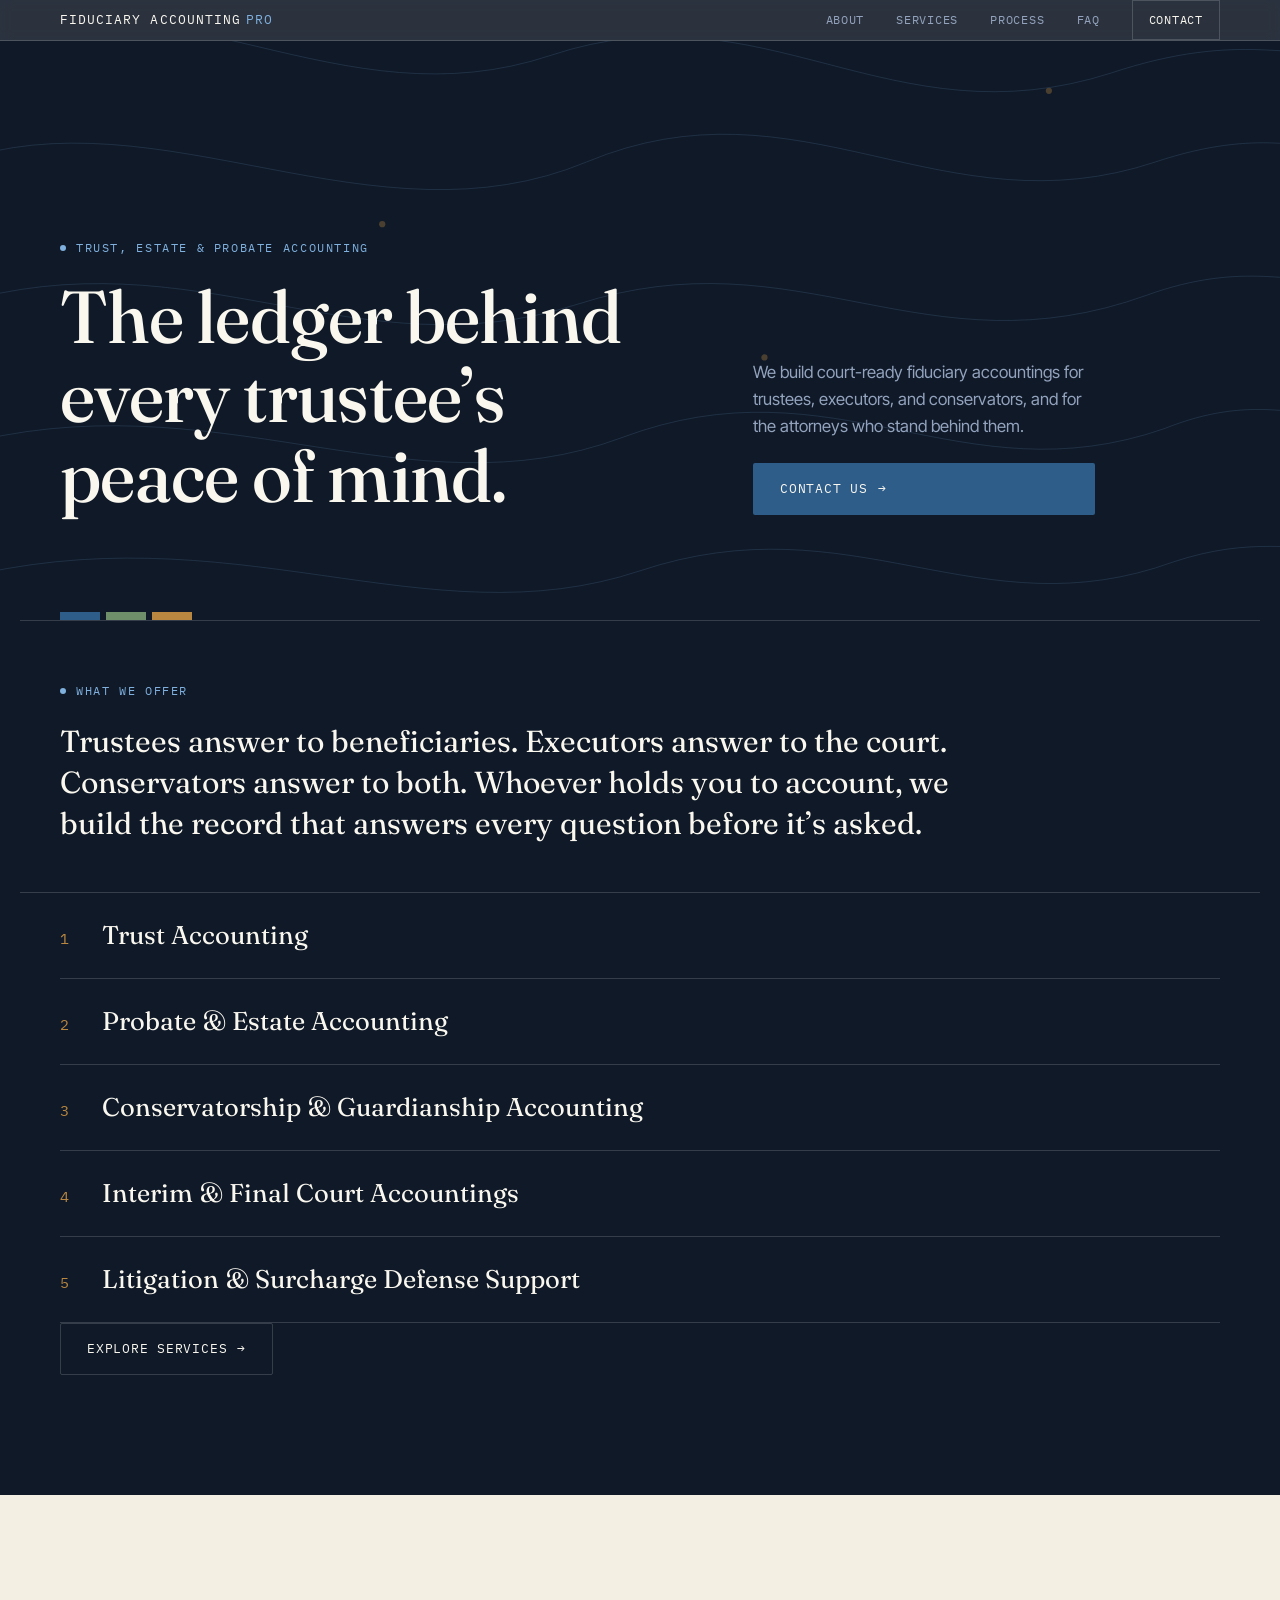
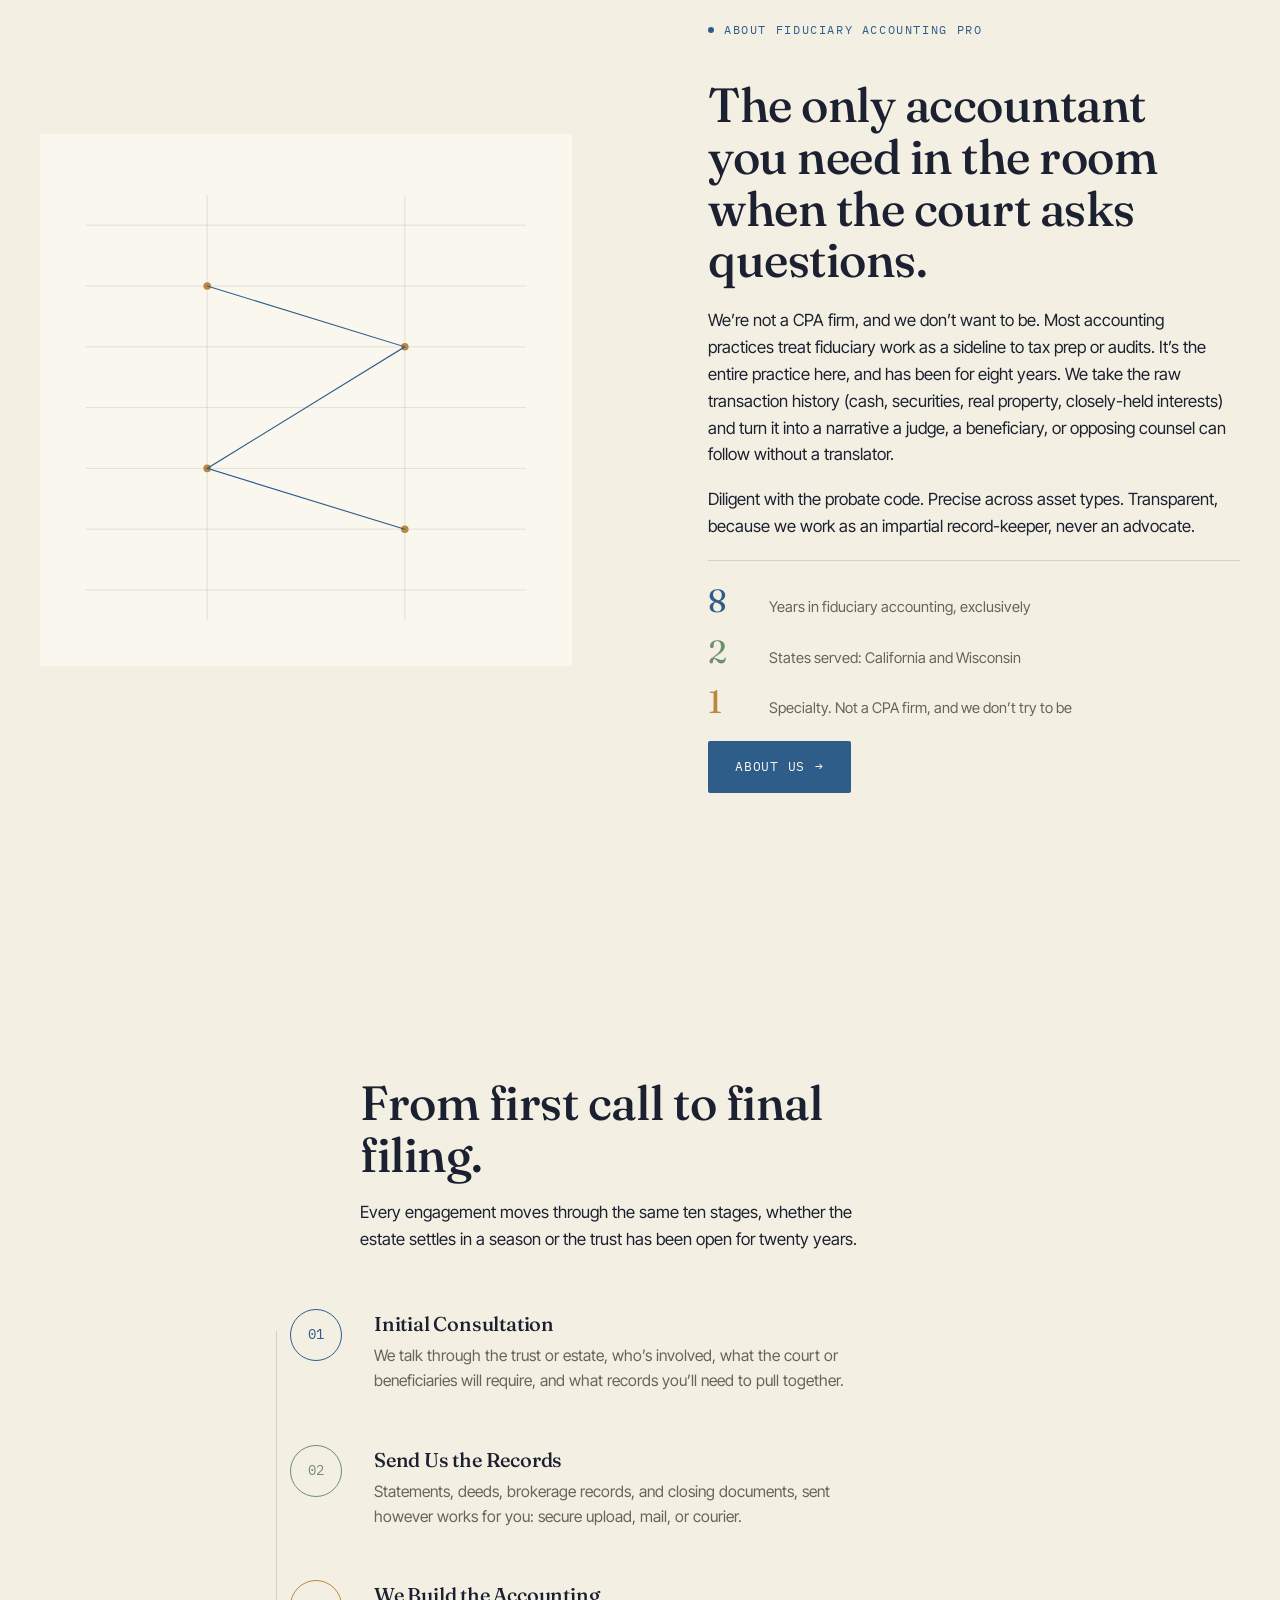
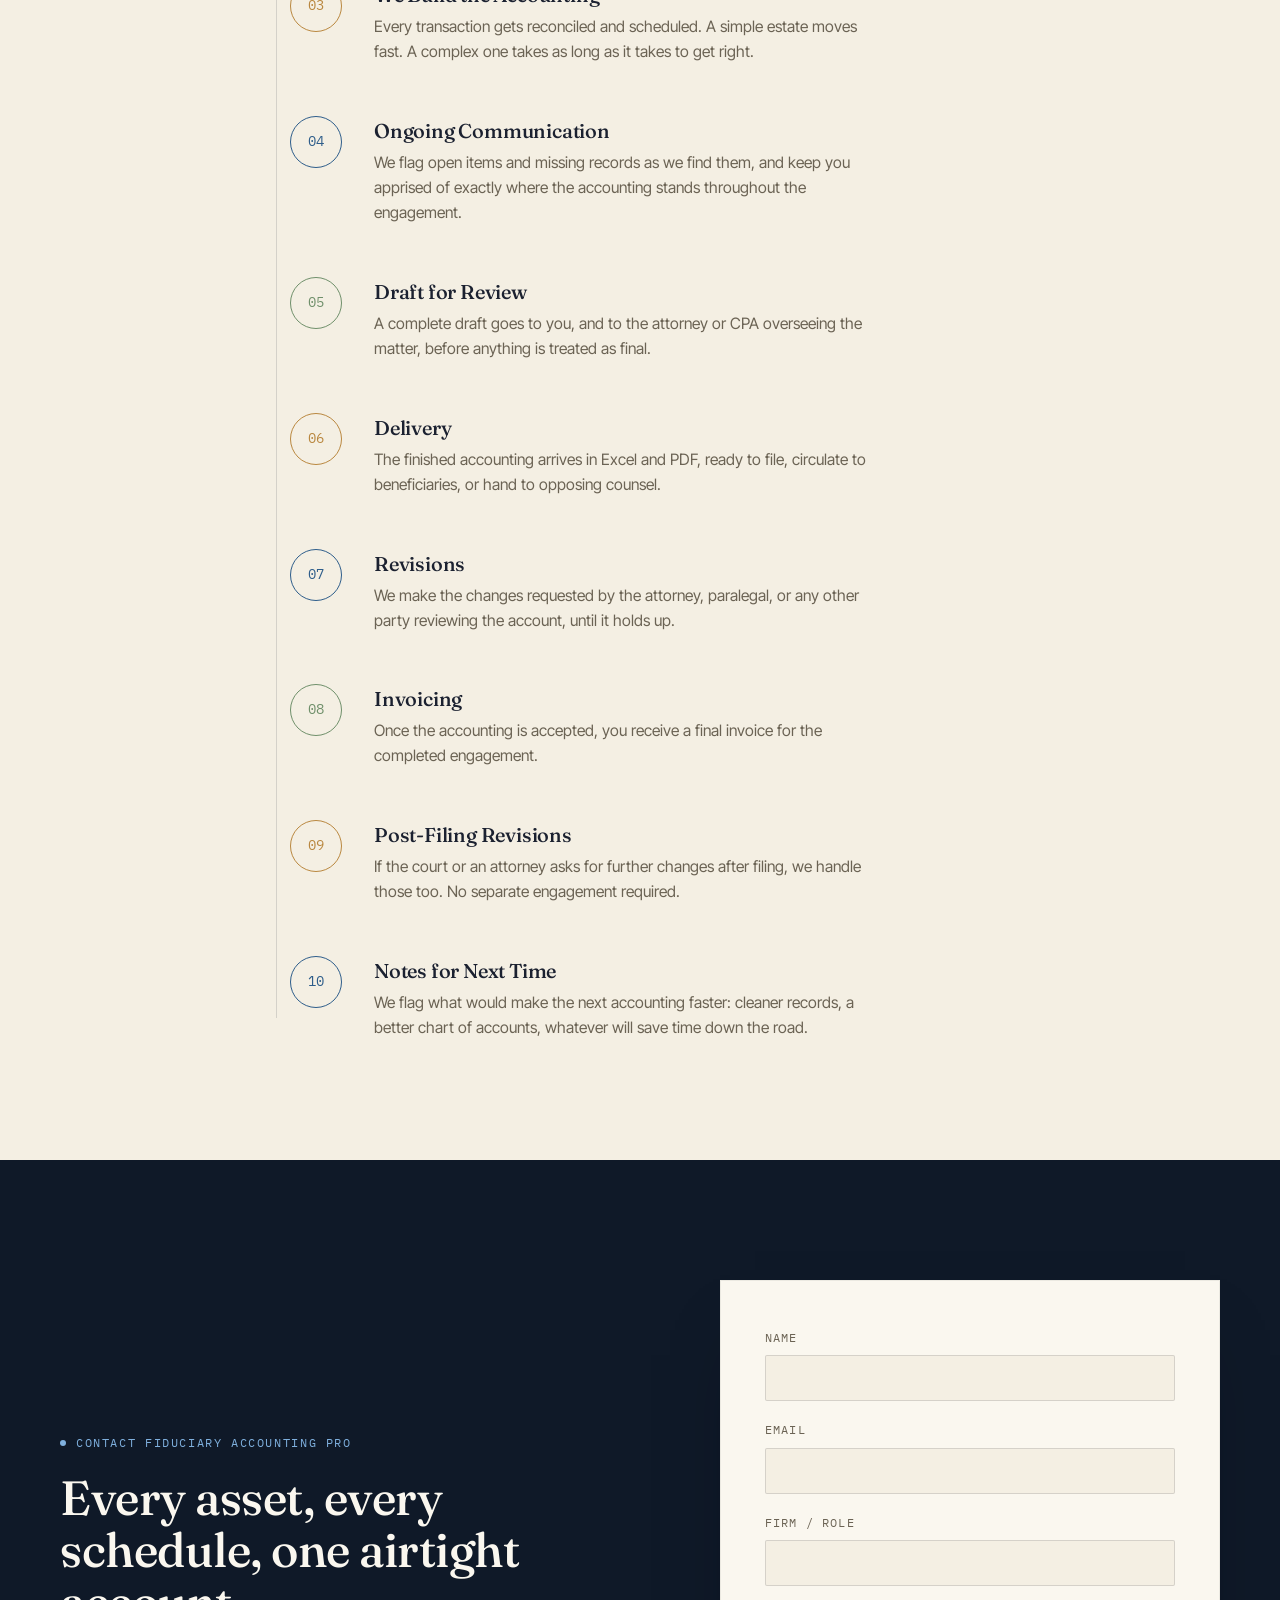
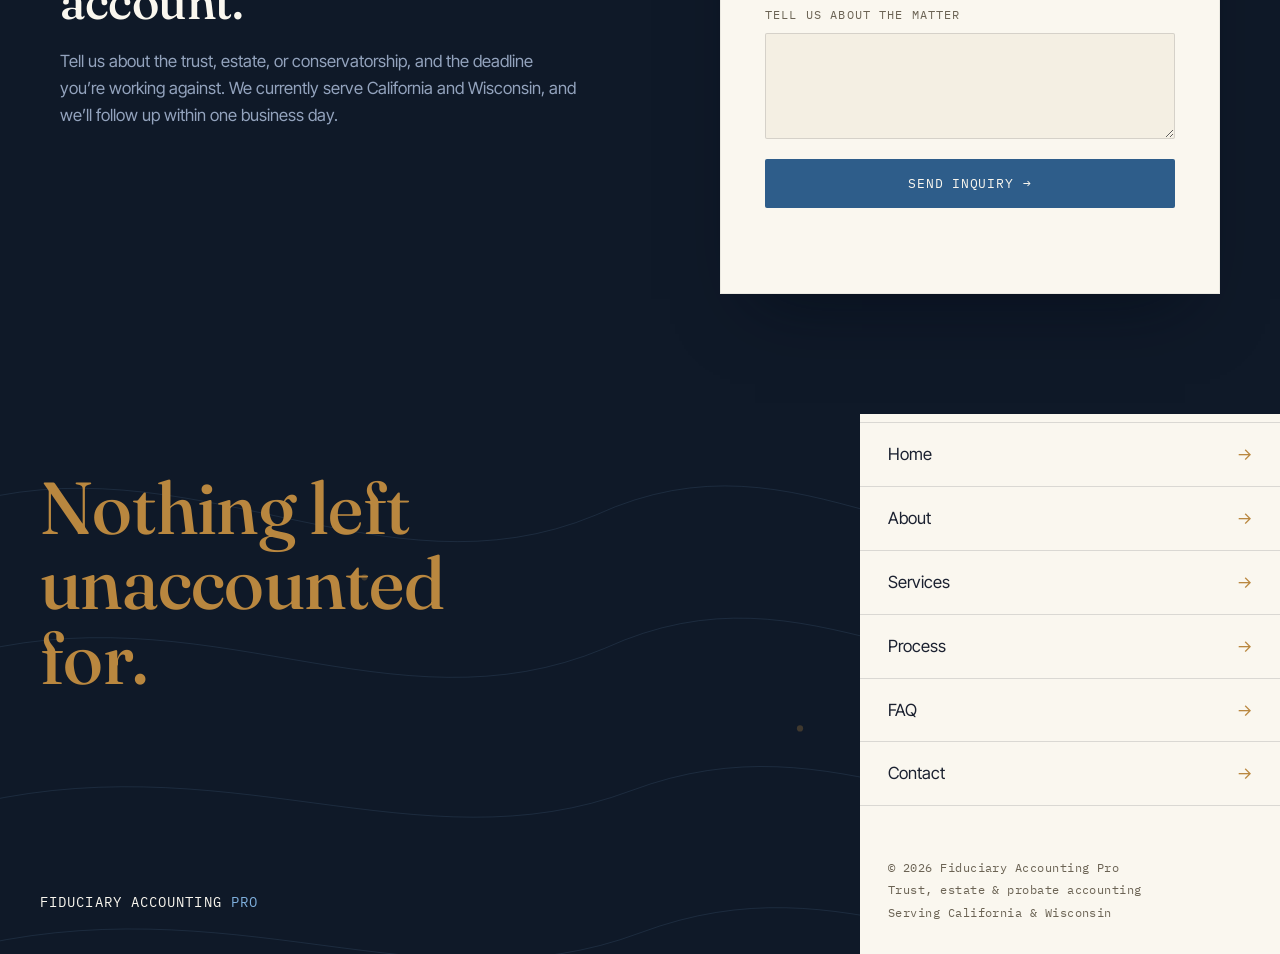
==== index.html @ ab7ac2da "Initial commit: Fiduciary Accounting Pro marketing site Static site with homepage (hero, services, a" ====
<!DOCTYPE html>
<html lang="en">
<head>
<meta charset="UTF-8">
<meta name="viewport" content="width=device-width, initial-scale=1.0">
<title>Fiduciary Accounting Pro | Trust, Estate &amp; Probate Accounting</title>
<meta name="description" content="Court-ready fiduciary accounting for trustees, executors, conservators, and the attorneys who represent them.">
<link rel="icon" type="image/svg+xml" href="favicon.svg">
<meta name="theme-color" content="#0F1928">
<meta property="og:type" content="website">
<meta property="og:site_name" content="Fiduciary Accounting Pro">
<meta property="og:title" content="Fiduciary Accounting Pro | Trust, Estate &amp; Probate Accounting">
<meta property="og:description" content="Court-ready fiduciary accounting for trustees, executors, conservators, and the attorneys who represent them.">
<meta property="og:url" content="https://macgnarly.github.io/fiduciary-accounting-pro/">
<meta name="twitter:card" content="summary">
<meta name="twitter:title" content="Fiduciary Accounting Pro | Trust, Estate &amp; Probate Accounting">
<meta name="twitter:description" content="Court-ready fiduciary accounting for trustees, executors, conservators, and the attorneys who represent them.">
<link rel="preconnect" href="https://fonts.googleapis.com">
<link rel="preconnect" href="https://fonts.gstatic.com" crossorigin>
<link href="https://fonts.googleapis.com/css2?family=Fraunces:opsz,wght@9..144,300;9..144,400;9..144,500;9..144,600&family=Inter+Tight:wght@400;500;600&family=IBM+Plex+Mono:wght@400;500&display=swap" rel="stylesheet">
<link rel="stylesheet" href="css/styles.css">
</head>
<body>

<a class="skip-link" href="#main">Skip to content</a>

<header class="site-header" data-reveal>
  <div class="wrap header-inner">
    <a href="#top" class="brand"><span class="brand-line">Fiduciary Accounting</span> <span class="brand-accent">Pro</span></a>
    <button class="nav-toggle" id="navToggle" aria-expanded="false" aria-controls="siteNav" aria-label="Toggle menu">
      <span></span><span></span><span></span>
    </button>
    <nav class="site-nav" id="siteNav">
      <a href="#about">About</a>
      <a href="#services">Services</a>
      <a href="#process">Process</a>
      <a href="faq.html">FAQ</a>
      <a href="#contact" class="nav-cta">Contact</a>
    </nav>
  </div>
</header>

<main id="main">

  <!-- HERO -->
  <section class="hero" id="top">
    <div class="hero-bg" aria-hidden="true">
      <svg class="topo" viewBox="0 0 1440 900" preserveAspectRatio="xMidYMid slice" xmlns="http://www.w3.org/2000/svg">
        <path d="M-50,120 C200,40 380,220 620,140 C860,60 1000,240 1250,160 C1400,110 1460,150 1500,130" />
        <path d="M-50,260 C180,180 420,360 660,260 C900,160 1060,340 1300,260 C1420,220 1470,250 1500,240" />
        <path d="M-50,420 C220,340 400,500 650,420 C900,340 1040,500 1290,410 C1400,370 1460,400 1500,390" />
        <path d="M-50,580 C240,500 460,660 700,570 C940,480 1080,640 1310,560 C1410,520 1460,550 1500,540" />
        <path d="M-50,730 C260,650 480,800 720,720 C960,640 1100,790 1320,710 C1410,680 1460,700 1500,690" />
        <circle cx="1180" cy="180" r="3.5" />
        <circle cx="430" cy="330" r="3.5" />
        <circle cx="860" cy="480" r="3.5" />
      </svg>
    </div>
    <div class="wrap hero-grid">
      <div class="hero-copy" data-reveal-stagger>
        <p class="eyebrow eyebrow-light"><span class="eyebrow-dot"></span>Trust, estate &amp; probate accounting</p>
        <h1 class="hero-headline">The ledger behind<br>every trustee&rsquo;s<br>peace of mind.</h1>
      </div>
      <div class="hero-aside" data-reveal-stagger>
        <p>We build court-ready fiduciary accountings for trustees, executors, and conservators, and for the attorneys who stand behind them.</p>
        <a href="#contact" class="btn btn-primary">Contact Us <span aria-hidden="true">&rarr;</span></a>
      </div>
    </div>
    <div class="wrap swatch-row" data-reveal>
      <span class="swatch swatch-blue"></span>
      <span class="swatch swatch-sage"></span>
      <span class="swatch swatch-brass"></span>
    </div>
  </section>

  <!-- SERVICES (dark) -->
  <section class="section section-ink" id="services">
    <div class="wrap">
      <p class="eyebrow eyebrow-light" data-reveal><span class="eyebrow-dot"></span>What we offer</p>
      <p class="lede lede-light" data-reveal>Trustees answer to beneficiaries. Executors answer to the court. Conservators answer to both. Whoever holds you to account, we build the record that answers every question before it&rsquo;s asked.</p>
    </div>
    <ol class="service-list wrap" data-reveal-stagger>
      <li class="service-row">
        <span class="service-num">1</span>
        <span class="service-name">Trust Accounting</span>
      </li>
      <li class="service-row">
        <span class="service-num">2</span>
        <span class="service-name">Probate &amp; Estate Accounting</span>
      </li>
      <li class="service-row">
        <span class="service-num">3</span>
        <span class="service-name">Conservatorship &amp; Guardianship Accounting</span>
      </li>
      <li class="service-row">
        <span class="service-num">4</span>
        <span class="service-name">Interim &amp; Final Court Accountings</span>
      </li>
      <li class="service-row">
        <span class="service-num">5</span>
        <span class="service-name">Litigation &amp; Surcharge Defense Support</span>
      </li>
    </ol>
    <div class="wrap" data-reveal>
      <a href="#about" class="btn btn-outline-light">Explore Services <span aria-hidden="true">&rarr;</span></a>
    </div>
  </section>

  <!-- ABOUT -->
  <section class="section section-cream about" id="about">
    <div class="about-visual" data-reveal aria-hidden="true">
      <svg class="ledger-art" viewBox="0 0 700 700" xmlns="http://www.w3.org/2000/svg">
        <rect x="0" y="0" width="700" height="700" class="ledger-bg"/>
        <g class="ledger-lines">
          <line x1="60" y1="120" x2="640" y2="120"/>
          <line x1="60" y1="200" x2="640" y2="200"/>
          <line x1="60" y1="280" x2="640" y2="280"/>
          <line x1="60" y1="360" x2="640" y2="360"/>
          <line x1="60" y1="440" x2="640" y2="440"/>
          <line x1="60" y1="520" x2="640" y2="520"/>
          <line x1="60" y1="600" x2="640" y2="600"/>
          <line x1="220" y1="80" x2="220" y2="640"/>
          <line x1="480" y1="80" x2="480" y2="640"/>
        </g>
        <g class="ledger-mark">
          <circle cx="220" cy="200" r="5"/>
          <circle cx="480" cy="280" r="5"/>
          <circle cx="220" cy="440" r="5"/>
          <circle cx="480" cy="520" r="5"/>
          <path d="M220,200 L480,280 L220,440 L480,520" fill="none"/>
        </g>
      </svg>
    </div>
    <div class="about-copy">
      <p class="eyebrow" data-reveal><span class="eyebrow-dot"></span>About Fiduciary Accounting Pro</p>
      <h2 class="section-headline" data-reveal>The only accountant you need in the room when the court asks questions.</h2>
      <p class="body-copy" data-reveal>We&rsquo;re not a CPA firm, and we don&rsquo;t want to be. Most accounting practices treat fiduciary work as a sideline to tax prep or audits. It&rsquo;s the entire practice here, and has been for eight years. We take the raw transaction history (cash, securities, real property, closely-held interests) and turn it into a narrative a judge, a beneficiary, or opposing counsel can follow without a translator.</p>
      <p class="body-copy" data-reveal>Diligent with the probate code. Precise across asset types. Transparent, because we work as an impartial record-keeper, never an advocate.</p>
      <div class="fact-row" data-reveal-stagger>
        <div class="fact">
          <span class="fact-num">8</span>
          <span class="fact-label">Years in fiduciary accounting, exclusively</span>
        </div>
        <div class="fact">
          <span class="fact-num">2</span>
          <span class="fact-label">States served: California and Wisconsin</span>
        </div>
        <div class="fact">
          <span class="fact-num">1</span>
          <span class="fact-label">Specialty. Not a CPA firm, and we don&rsquo;t try to be</span>
        </div>
      </div>
      <a href="#contact" class="btn btn-primary" data-reveal>About Us <span aria-hidden="true">&rarr;</span></a>
    </div>
  </section>

  <!-- PROCESS -->
  <section class="section section-cream process" id="process">
    <div class="wrap process-head">
      <p class="eyebrow" data-reveal><span class="eyebrow-dot"></span>Our Process</p>
      <h2 class="section-headline" data-reveal>From first call to final filing.</h2>
      <p class="body-copy process-intro" data-reveal>Every engagement moves through the same ten stages, whether the estate settles in a season or the trust has been open for twenty years.</p>
    </div>
    <ol class="wrap timeline">
      <li class="timeline-item timeline-blue" data-reveal>
        <span class="timeline-node">01</span>
        <div class="timeline-copy">
          <h3 class="timeline-title">Initial Consultation</h3>
          <p class="timeline-desc">We talk through the trust or estate, who&rsquo;s involved, what the court or beneficiaries will require, and what records you&rsquo;ll need to pull together.</p>
        </div>
      </li>
      <li class="timeline-item timeline-sage" data-reveal>
        <span class="timeline-node">02</span>
        <div class="timeline-copy">
          <h3 class="timeline-title">Send Us the Records</h3>
          <p class="timeline-desc">Statements, deeds, brokerage records, and closing documents, sent however works for you: secure upload, mail, or courier.</p>
        </div>
      </li>
      <li class="timeline-item timeline-brass" data-reveal>
        <span class="timeline-node">03</span>
        <div class="timeline-copy">
          <h3 class="timeline-title">We Build the Accounting</h3>
          <p class="timeline-desc">Every transaction gets reconciled and scheduled. A simple estate moves fast. A complex one takes as long as it takes to get right.</p>
        </div>
      </li>
      <li class="timeline-item timeline-blue" data-reveal>
        <span class="timeline-node">04</span>
        <div class="timeline-copy">
          <h3 class="timeline-title">Ongoing Communication</h3>
          <p class="timeline-desc">We flag open items and missing records as we find them, and keep you apprised of exactly where the accounting stands throughout the engagement.</p>
        </div>
      </li>
      <li class="timeline-item timeline-sage" data-reveal>
        <span class="timeline-node">05</span>
        <div class="timeline-copy">
          <h3 class="timeline-title">Draft for Review</h3>
          <p class="timeline-desc">A complete draft goes to you, and to the attorney or CPA overseeing the matter, before anything is treated as final.</p>
        </div>
      </li>
      <li class="timeline-item timeline-brass" data-reveal>
        <span class="timeline-node">06</span>
        <div class="timeline-copy">
          <h3 class="timeline-title">Delivery</h3>
          <p class="timeline-desc">The finished accounting arrives in Excel and PDF, ready to file, circulate to beneficiaries, or hand to opposing counsel.</p>
        </div>
      </li>
      <li class="timeline-item timeline-blue" data-reveal>
        <span class="timeline-node">07</span>
        <div class="timeline-copy">
          <h3 class="timeline-title">Revisions</h3>
          <p class="timeline-desc">We make the changes requested by the attorney, paralegal, or any other party reviewing the account, until it holds up.</p>
        </div>
      </li>
      <li class="timeline-item timeline-sage" data-reveal>
        <span class="timeline-node">08</span>
        <div class="timeline-copy">
          <h3 class="timeline-title">Invoicing</h3>
          <p class="timeline-desc">Once the accounting is accepted, you receive a final invoice for the completed engagement.</p>
        </div>
      </li>
      <li class="timeline-item timeline-brass" data-reveal>
        <span class="timeline-node">09</span>
        <div class="timeline-copy">
          <h3 class="timeline-title">Post-Filing Revisions</h3>
          <p class="timeline-desc">If the court or an attorney asks for further changes after filing, we handle those too. No separate engagement required.</p>
        </div>
      </li>
      <li class="timeline-item timeline-blue" data-reveal>
        <span class="timeline-node">10</span>
        <div class="timeline-copy">
          <h3 class="timeline-title">Notes for Next Time</h3>
          <p class="timeline-desc">We flag what would make the next accounting faster: cleaner records, a better chart of accounts, whatever will save time down the road.</p>
        </div>
      </li>
    </ol>
  </section>

  <!-- CONTACT -->
  <section class="section section-ink contact" id="contact">
    <div class="wrap contact-grid">
      <div class="contact-copy">
        <p class="eyebrow eyebrow-light" data-reveal><span class="eyebrow-dot"></span>Contact Fiduciary Accounting Pro</p>
        <h2 class="section-headline" style="color:var(--paper)" data-reveal>Every asset, every schedule, one airtight account.</h2>
        <p class="body-copy" style="color:var(--muted-cool)" data-reveal>Tell us about the trust, estate, or conservatorship, and the deadline you&rsquo;re working against. We currently serve California and Wisconsin, and we&rsquo;ll follow up within one business day.</p>
      </div>
      <div class="contact-panel" data-reveal>
        <form class="contact-form" id="contactForm" novalidate>
          <div class="field">
            <label for="name">Name</label>
            <input type="text" id="name" name="name" autocomplete="name" required>
          </div>
          <div class="field">
            <label for="email">Email</label>
            <input type="email" id="email" name="email" autocomplete="email" required>
          </div>
          <div class="field">
            <label for="firm">Firm / Role</label>
            <input type="text" id="firm" name="firm" autocomplete="organization">
          </div>
          <div class="field">
            <label for="message">Tell us about the matter</label>
            <textarea id="message" name="message" rows="4" required></textarea>
          </div>
          <button type="submit" class="btn btn-primary btn-block">Send Inquiry <span aria-hidden="true">&rarr;</span></button>
          <p class="form-note" id="formNote" role="status" aria-live="polite"></p>
        </form>
      </div>
    </div>
  </section>

</main>

<footer class="site-footer">
  <div class="footer-bg" aria-hidden="true">
    <svg class="topo" viewBox="0 0 1440 900" preserveAspectRatio="xMidYMid slice" xmlns="http://www.w3.org/2000/svg">
      <path d="M-50,100 C220,20 400,200 640,110 C880,20 1020,220 1270,120 C1400,70 1460,110 1500,100" />
      <path d="M-50,250 C210,170 430,360 670,260 C910,150 1050,360 1290,260 C1410,210 1460,250 1500,240" />
      <path d="M-50,420 C230,340 440,510 680,410 C920,300 1060,500 1300,400 C1410,360 1460,390 1500,380" />
      <path d="M-50,590 C250,510 470,660 710,570 C950,480 1090,650 1310,560 C1410,520 1460,550 1500,540" />
      <path d="M-50,750 C260,670 480,820 720,730 C960,640 1100,800 1320,720 C1410,690 1460,710 1500,700" />
      <circle cx="1150" cy="160" r="3.5" />
      <circle cx="410" cy="330" r="3.5" />
      <circle cx="900" cy="500" r="3.5" />
    </svg>
  </div>
  <div class="footer-grid" data-reveal-stagger>
    <div class="footer-left">
      <h2 class="footer-headline">Nothing left<br>unaccounted<br>for.</h2>
      <a href="#top" class="footer-brand">Fiduciary Accounting <span class="brand-accent">Pro</span></a>
    </div>
    <div class="footer-box">
      <nav class="footer-box-nav">
        <a href="#top"><span>Home</span><span class="row-arrow" aria-hidden="true">&rarr;</span></a>
        <a href="#about"><span>About</span><span class="row-arrow" aria-hidden="true">&rarr;</span></a>
        <a href="#services"><span>Services</span><span class="row-arrow" aria-hidden="true">&rarr;</span></a>
        <a href="#process"><span>Process</span><span class="row-arrow" aria-hidden="true">&rarr;</span></a>
        <a href="faq.html"><span>FAQ</span><span class="row-arrow" aria-hidden="true">&rarr;</span></a>
        <a href="#contact"><span>Contact</span><span class="row-arrow" aria-hidden="true">&rarr;</span></a>
      </nav>
      <div class="footer-box-meta">
        <p>&copy; 2026 Fiduciary Accounting Pro</p>
        <p>Trust, estate &amp; probate accounting</p>
        <p>Serving California &amp; Wisconsin</p>
      </div>
    </div>
  </div>
</footer>

<script src="js/script.js"></script>
</body>
</html>
---- css/styles.css ----
/* ============================================================
   Fiduciary Accounting Pro — Design Tokens
   ============================================================ */
:root{
  /* Color: blue-led, editorial trust palette */
  --ink:        #0F1928;   /* Ink Navy — dark section bg */
  --ink-raise:  #1B2740;   /* raised surface on ink */
  --ledger-blue:#2E5D8A;   /* primary accent */
  --sky:        #7FB0DE;   /* light blue accent, for use on dark bg */
  --brass:      #B9873F;   /* secondary accent */
  --sage:       #6F8F6A;   /* tertiary accent */
  --cream:      #F4EFE3;   /* Parchment — light section bg */
  --paper:      #FAF7EF;   /* lightest surface */
  --charcoal:   #1B2130;   /* body text on cream */
  --muted-warm: #6B6354;   /* muted text on cream — tuned for 4.5:1 AA contrast */
  --muted-cool: #93A3BD;   /* muted text on ink */
  --line-warm:  rgba(27,33,48,0.14);
  --line-cool:  rgba(255,255,255,0.16);

  /* Type */
  --font-display: "Fraunces", Georgia, "Times New Roman", serif;
  --font-body: "Inter Tight", -apple-system, Segoe UI, sans-serif;
  --font-mono: "IBM Plex Mono", ui-monospace, Menlo, monospace;

  --container: 1240px;
}

*, *::before, *::after{ box-sizing: border-box; }
html{ scroll-behavior: smooth; }
@media (prefers-reduced-motion: reduce){
  html{ scroll-behavior: auto; }
  *, *::before, *::after{ animation-duration: 0.01ms !important; animation-iteration-count: 1 !important; transition-duration: 0.01ms !important; scroll-behavior: auto !important; }
}

body{
  margin: 0;
  font-family: var(--font-body);
  color: var(--charcoal);
  background: var(--cream);
  font-size: 16px;
  line-height: 1.6;
  -webkit-font-smoothing: antialiased;
}

img{ max-width: 100%; display: block; }

a{ color: inherit; }

.wrap{
  max-width: var(--container);
  margin: 0 auto;
  padding: 0 24px;
}

.skip-link{
  position: absolute;
  left: -999px;
  top: 0;
  background: var(--ledger-blue);
  color: #fff;
  padding: 12px 20px;
  z-index: 1000;
}
.skip-link:focus{ left: 12px; top: 12px; }

:focus-visible{
  outline: 2px solid var(--ledger-blue);
  outline-offset: 3px;
}

/* ============================================================
   Type scale
   ============================================================ */
h1, h2, h3{
  font-family: var(--font-display);
  font-weight: 500;
  letter-spacing: -0.01em;
  line-height: 1.08;
  margin: 0;
}

.eyebrow{
  font-family: var(--font-mono);
  font-size: 0.72rem;
  letter-spacing: 0.14em;
  text-transform: uppercase;
  display: inline-flex;
  align-items: center;
  gap: 10px;
  color: var(--ledger-blue);
  margin: 0 0 20px;
}
.eyebrow-light{ color: var(--sky); }
.eyebrow-dot{
  width: 6px; height: 6px;
  border-radius: 50%;
  background: currentColor;
  flex: none;
}

.section-headline{
  font-size: clamp(1.9rem, 3.2vw + 1rem, 3rem);
  max-width: 16ch;
}

.body-copy{
  max-width: 52ch;
  color: var(--charcoal);
  font-size: 1.05rem;
}
.body-copy + .body-copy{ margin-top: 1.1em; }

.lede{
  font-family: var(--font-display);
  font-size: clamp(1.3rem, 1.6vw + 1rem, 1.9rem);
  font-weight: 400;
  line-height: 1.35;
  max-width: 46ch;
  margin: 0 0 48px;
}
.lede-light{ color: var(--paper); }

/* ============================================================
   Buttons
   ============================================================ */
.btn{
  display: inline-flex;
  align-items: center;
  gap: 10px;
  font-family: var(--font-mono);
  font-size: 0.8rem;
  letter-spacing: 0.06em;
  text-transform: uppercase;
  text-decoration: none;
  padding: 15px 26px;
  border-radius: 2px;
  border: 1px solid transparent;
  cursor: pointer;
  transition: transform 0.25s ease, background-color 0.25s ease, color 0.25s ease, border-color 0.25s ease;
  min-height: 44px;
}
.btn span{ transition: transform 0.25s ease; }
.btn:hover span{ transform: translateX(3px); }
.btn:hover{ transform: translateY(-1px); }

.btn-primary{
  background: var(--ledger-blue);
  color: var(--paper);
}
.btn-primary:hover{ background: #244a6d; }

.btn-outline-light{
  border-color: var(--line-cool);
  color: var(--paper);
  background: transparent;
}
.btn-outline-light:hover{ background: rgba(255,255,255,0.08); border-color: var(--sky); }

.btn-block{ width: 100%; justify-content: center; }

/* ============================================================
   Header / Nav
   ============================================================ */
.site-header{
  position: sticky;
  top: 0;
  z-index: 200;
  background: rgba(15,25,40,0.88);
  backdrop-filter: saturate(140%) blur(6px);
  border-bottom: 1px solid var(--line-cool);
}
.header-inner{
  display: flex;
  align-items: center;
  justify-content: space-between;
  padding-top: 18px;
  padding-bottom: 18px;
}
.brand{
  font-family: var(--font-mono);
  font-size: 0.82rem;
  letter-spacing: 0.08em;
  text-transform: uppercase;
  color: var(--paper);
  text-decoration: none;
  line-height: 1.4;
  display: inline-flex;
  flex-wrap: wrap;
  gap: 0.4em;
}
.brand-accent{ color: var(--sky); }

.site-nav{
  display: flex;
  align-items: center;
  gap: 32px;
}
.site-nav a{
  font-family: var(--font-mono);
  font-size: 0.78rem;
  letter-spacing: 0.06em;
  text-transform: uppercase;
  text-decoration: none;
  color: var(--muted-cool);
  transition: color 0.2s ease;
}
.site-nav a:hover{ color: var(--paper); }
.site-nav a[aria-current="page"]{ color: var(--sky); }
.nav-cta{
  color: var(--paper) !important;
  border: 1px solid var(--line-cool);
  padding: 9px 16px;
}
.nav-cta:hover{ border-color: var(--sky); }

.nav-toggle{
  display: none;
  flex-direction: column;
  justify-content: center;
  gap: 5px;
  width: 44px;
  height: 44px;
  background: transparent;
  border: 1px solid var(--line-cool);
  border-radius: 2px;
  cursor: pointer;
}
.nav-toggle span{
  display: block;
  width: 18px;
  height: 1.5px;
  margin: 0 auto;
  background: var(--paper);
  transition: transform 0.25s ease, opacity 0.25s ease;
}
.nav-toggle[aria-expanded="true"] span:nth-child(1){ transform: translateY(6.5px) rotate(45deg); }
.nav-toggle[aria-expanded="true"] span:nth-child(2){ opacity: 0; }
.nav-toggle[aria-expanded="true"] span:nth-child(3){ transform: translateY(-6.5px) rotate(-45deg); }

/* ============================================================
   Hero
   ============================================================ */
.hero{
  position: relative;
  background: var(--ink);
  color: var(--paper);
  overflow: hidden;
  padding-top: 96px;
}
.hero-bg{
  position: absolute;
  inset: 0;
  z-index: 0;
  opacity: 0.5;
}
.topo{ width: 100%; height: 100%; }
.topo path{
  fill: none;
  stroke: var(--sky);
  stroke-width: 1;
  opacity: 0.35;
}
.topo circle{ fill: var(--brass); opacity: 0.7; }

.hero-grid{
  position: relative;
  z-index: 1;
  display: grid;
  grid-template-columns: 1fr;
  gap: 40px;
  padding-top: 64px;
  padding-bottom: 40px;
}
.hero-headline{
  font-size: clamp(2.4rem, 6vw + 1rem, 4.6rem);
  color: var(--paper);
}
.hero-aside{
  display: flex;
  flex-direction: column;
  gap: 24px;
  max-width: 38ch;
}
.hero-aside p{ color: var(--muted-cool); font-size: 1.05rem; margin: 0; }

.swatch-row{
  position: relative;
  z-index: 1;
  display: flex;
  gap: 6px;
  padding-bottom: 28px;
  border-bottom: 1px solid var(--line-cool);
}
.swatch{ width: 40px; height: 8px; }
.swatch-blue{ background: var(--ledger-blue); }
.swatch-sage{ background: var(--sage); }
.swatch-brass{ background: var(--brass); }

/* ============================================================
   Sections (generic)
   ============================================================ */
.section{ padding: 88px 0; }
.section-ink{ background: var(--ink); color: var(--paper); }
#services{ padding-top: 56px; }
.section-cream{ background: var(--cream); }

/* ============================================================
   Services list
   ============================================================ */
.service-list{
  list-style: none;
  margin: 40px auto 0;
  padding: 0;
  border-top: 1px solid var(--line-cool);
}
.service-row{
  display: flex;
  align-items: baseline;
  gap: 24px;
  padding: 22px 0;
  border-bottom: 1px solid var(--line-cool);
  transition: padding-left 0.3s ease, background-color 0.3s ease;
}
.service-row:hover{
  padding-left: 12px;
  background: rgba(255,255,255,0.03);
}
.service-num{
  font-family: var(--font-mono);
  color: var(--brass);
  font-size: 0.95rem;
  width: 2ch;
  flex: none;
}
.service-name{
  font-family: var(--font-display);
  font-size: clamp(1.15rem, 1.4vw + 0.8rem, 1.6rem);
  font-weight: 400;
}

/* ============================================================
   About split
   ============================================================ */
.about{
  display: grid;
  grid-template-columns: 1fr;
  gap: 56px;
  align-items: center;
}
.about-visual{ padding: 0 24px; }
.ledger-art{ width: 100%; height: auto; }
.ledger-bg{ fill: var(--paper); }
.ledger-lines line{ stroke: var(--line-warm); stroke-width: 1; }
.ledger-mark circle{ fill: var(--brass); }
.ledger-mark path{ stroke: var(--ledger-blue); stroke-width: 1.5; }

.about-copy{ padding: 0 24px; max-width: 640px; }
.about-copy > * + *{ margin-top: 20px; }

.fact-row{
  display: flex;
  flex-direction: column;
  gap: 16px;
  padding-top: 24px;
  border-top: 1px solid var(--line-warm);
}
.fact{ display: flex; align-items: baseline; gap: 16px; }
.fact-num{
  font-family: var(--font-display);
  font-size: 2rem;
  line-height: 1;
  color: var(--ledger-blue);
  flex: none;
  width: 1.4em;
}
.fact:nth-child(2) .fact-num{ color: var(--sage); }
.fact:nth-child(3) .fact-num{ color: var(--brass); }
.fact-label{
  font-size: 0.92rem;
  color: var(--muted-warm);
  max-width: 34ch;
}

/* ============================================================
   Process (timeline)
   ============================================================ */
.process-head{ max-width: 640px; margin-bottom: 56px; }
.process-intro{ margin-top: 18px; }

.timeline{
  position: relative;
  list-style: none;
  margin: 0 auto;
  padding: 0;
}
.timeline::before{
  content: "";
  position: absolute;
  top: 22px;
  bottom: 22px;
  left: 22px;
  width: 1px;
  background: var(--line-warm);
}
.timeline-item{
  position: relative;
  display: grid;
  grid-template-columns: 44px 1fr;
  column-gap: 24px;
  padding-bottom: 44px;
}
.timeline-item:last-child{ padding-bottom: 0; }
.timeline-node{
  position: relative;
  z-index: 1;
  width: 44px;
  height: 44px;
  border-radius: 50%;
  background: var(--cream);
  border: 1.5px solid currentColor;
  display: flex;
  align-items: center;
  justify-content: center;
  font-family: var(--font-mono);
  font-size: 0.8rem;
  flex: none;
  transition: transform 0.3s ease;
}
.timeline-blue .timeline-node{ color: var(--ledger-blue); }
.timeline-sage .timeline-node{ color: var(--sage); }
.timeline-brass .timeline-node{ color: var(--brass); }
.timeline-item:hover .timeline-node{ transform: scale(1.08); }
.timeline-title{
  font-size: 1.25rem;
  margin: 4px 0 8px;
}
.timeline-desc{
  margin: 0;
  color: var(--muted-warm);
  font-size: 0.98rem;
  max-width: 56ch;
}

/* ============================================================
   Contact
   ============================================================ */
.contact-grid{
  display: grid;
  grid-template-columns: 1fr;
  gap: 48px;
  align-items: center;
}
.contact-copy .section-headline{ margin: 0 0 20px; }
.contact-panel{
  background: var(--paper);
  color: var(--charcoal);
  padding: 40px 28px;
  border: 1px solid rgba(0,0,0,0.06);
  box-shadow: 0 40px 70px -35px rgba(4,9,20,0.55);
}
.contact-form{
  max-width: 460px;
  margin: 0 auto;
  display: flex;
  flex-direction: column;
  gap: 20px;
}
.field{ display: flex; flex-direction: column; gap: 8px; }
.field label{
  font-family: var(--font-mono);
  font-size: 0.72rem;
  letter-spacing: 0.1em;
  text-transform: uppercase;
  color: var(--muted-warm);
}
.field input, .field textarea{
  background: var(--cream);
  border: 1px solid var(--line-warm);
  border-radius: 2px;
  padding: 12px 14px;
  color: var(--charcoal);
  font-family: var(--font-body);
  font-size: 1rem;
  resize: vertical;
}
.field input:focus, .field textarea:focus{
  outline: 2px solid var(--ledger-blue);
  outline-offset: 1px;
  border-color: var(--ledger-blue);
}
.form-note{
  margin: 0;
  min-height: 1.2em;
  font-size: 0.9rem;
  color: var(--ledger-blue);
}

/* ============================================================
   Footer
   ============================================================ */
.site-footer{
  position: relative;
  background: var(--ink);
  color: var(--paper);
  overflow: hidden;
}
.footer-bg{ position: absolute; inset: 0; opacity: 0.4; z-index: 0; }
.footer-bg .topo path{ stroke: var(--sky); }
.footer-bg .topo circle{ fill: var(--brass); opacity: 0.7; }

.footer-grid{
  position: relative;
  z-index: 1;
  display: grid;
  grid-template-columns: 1fr;
}
.footer-left{
  display: flex;
  flex-direction: column;
  justify-content: space-between;
  gap: 48px;
  padding: 56px 24px 40px;
}
.footer-headline{
  font-size: clamp(2.6rem, 6vw + 1rem, 4.6rem);
  color: var(--brass);
  line-height: 1.02;
}
.footer-brand{
  font-family: var(--font-mono);
  font-size: 0.85rem;
  letter-spacing: 0.08em;
  text-transform: uppercase;
  text-decoration: none;
  color: var(--paper);
}
.footer-brand .brand-accent{ color: var(--sky); }

.footer-box{
  background: var(--paper);
  color: var(--charcoal);
  display: flex;
  flex-direction: column;
  justify-content: space-between;
  width: 100%;
  padding: 8px 0 0;
}
.footer-box-nav{ display: flex; flex-direction: column; }
.footer-box-nav a{
  display: flex;
  align-items: center;
  justify-content: space-between;
  padding: 18px 28px;
  text-decoration: none;
  color: var(--charcoal);
  font-family: var(--font-body);
  font-size: 1.05rem;
  border-bottom: 1px solid var(--line-warm);
  transition: background-color 0.25s ease, padding-left 0.25s ease;
}
.footer-box-nav a:first-child{ border-top: 1px solid var(--line-warm); }
.footer-box-nav a:hover{ background: var(--cream); padding-left: 34px; }
.footer-box-nav .row-arrow{
  color: var(--brass);
  transition: transform 0.25s ease;
}
.footer-box-nav a:hover .row-arrow{ transform: translateX(3px); }
.footer-box-meta{
  padding: 24px 28px 28px;
  font-family: var(--font-mono);
  font-size: 0.72rem;
  letter-spacing: 0.04em;
  color: var(--muted-warm);
}
.footer-box-meta p{ margin: 0 0 4px; }

/* ============================================================
   FAQ
   ============================================================ */
.faq-hero{ padding-bottom: 64px; }
.faq-hero .lede-light{ margin: 0; }
.faq-hero .section-headline{ margin: 16px 0; max-width: 20ch; }

.faq-list{
  max-width: 820px;
  border-top: 1px solid var(--line-warm);
}
.faq-item{ border-bottom: 1px solid var(--line-warm); }
.faq-question{
  display: flex;
  align-items: center;
  justify-content: space-between;
  gap: 24px;
  padding: 24px 4px;
  cursor: pointer;
  list-style: none;
  font-family: var(--font-display);
  font-size: clamp(1.05rem, 0.4vw + 1rem, 1.3rem);
  color: var(--charcoal);
  transition: color 0.2s ease;
}
.faq-question::-webkit-details-marker{ display: none; }
.faq-question:hover{ color: var(--ledger-blue); }
.faq-icon{
  font-family: var(--font-mono);
  color: var(--ledger-blue);
  font-size: 1.2rem;
  flex: none;
  transition: transform 0.3s ease;
}
.faq-item[open] .faq-icon{ transform: rotate(45deg); }
.faq-answer{
  margin: -8px 4px 28px;
  color: var(--muted-warm);
  max-width: 66ch;
  font-size: 1rem;
}

.faq-cta{
  display: flex;
  flex-direction: column;
  align-items: flex-start;
  gap: 20px;
  margin-top: 56px;
  padding-top: 40px;
  border-top: 1px solid var(--line-warm);
}
.faq-cta p{ margin: 0; }

/* ============================================================
   Scroll reveal
   ============================================================ */
[data-reveal], [data-reveal-stagger] > *{
  opacity: 0;
  transform: translateY(22px);
  transition: opacity 0.9s cubic-bezier(0.16, 1, 0.3, 1), transform 0.9s cubic-bezier(0.16, 1, 0.3, 1);
  will-change: opacity, transform;
}
[data-reveal].is-visible, [data-reveal-stagger].is-visible > *{
  opacity: 1;
  transform: translateY(0);
}
/* Per-item transition-delay is set inline by script.js so any
   number of staggered children (5 services, 10 timeline steps, etc.)
   fan out evenly without hardcoded nth-child rules. */
@media (prefers-reduced-motion: reduce){
  [data-reveal], [data-reveal-stagger] > *{ opacity: 1; transform: none; }
}

/* ============================================================
   Responsive
   ============================================================ */
@media (min-width: 640px){
  .about-visual, .about-copy{ padding: 0 40px; }
}

@media (min-width: 768px){
  .wrap{ padding: 0 40px; }
  .hero-grid{
    grid-template-columns: 1.4fr 1fr;
    align-items: end;
    padding-top: 96px;
    padding-bottom: 96px;
  }
  .about{ grid-template-columns: 1fr 1fr; }
  .timeline{ max-width: 780px; }
  .timeline-item{ grid-template-columns: 52px 1fr; column-gap: 32px; padding-bottom: 52px; }
  .timeline-node{ width: 52px; height: 52px; font-size: 0.85rem; }
  .timeline::before{ left: 26px; }
  .contact-grid{ grid-template-columns: 1.1fr 0.9fr; }
  .contact-panel{ padding: 48px 44px; }
  .footer-grid{ grid-template-columns: 1fr 420px; align-items: stretch; min-height: 540px; }
  .footer-left{ padding-left: 40px; }
  .faq-cta{ flex-direction: row; align-items: center; justify-content: space-between; }
}

@media (min-width: 1024px){
  .brand-break{ display: inline; }
  .section{ padding: 120px 0; }
}

@media (max-width: 767px){
  .footer-contact{ text-align: left; }
  .site-nav{
    position: absolute;
    top: 100%;
    left: 0;
    right: 0;
    background: var(--ink);
    flex-direction: column;
    align-items: stretch;
    gap: 0;
    max-height: 0;
    overflow: hidden;
    transition: max-height 0.3s ease;
    border-bottom: 1px solid var(--line-cool);
  }
  .site-nav.is-open{ max-height: 260px; }
  .site-nav a{
    padding: 16px 24px;
    border-top: 1px solid var(--line-cool);
    min-height: 44px;
    display: flex;
    align-items: center;
  }
  .nav-cta{ border: none; }
  .nav-toggle{ display: flex; }
}
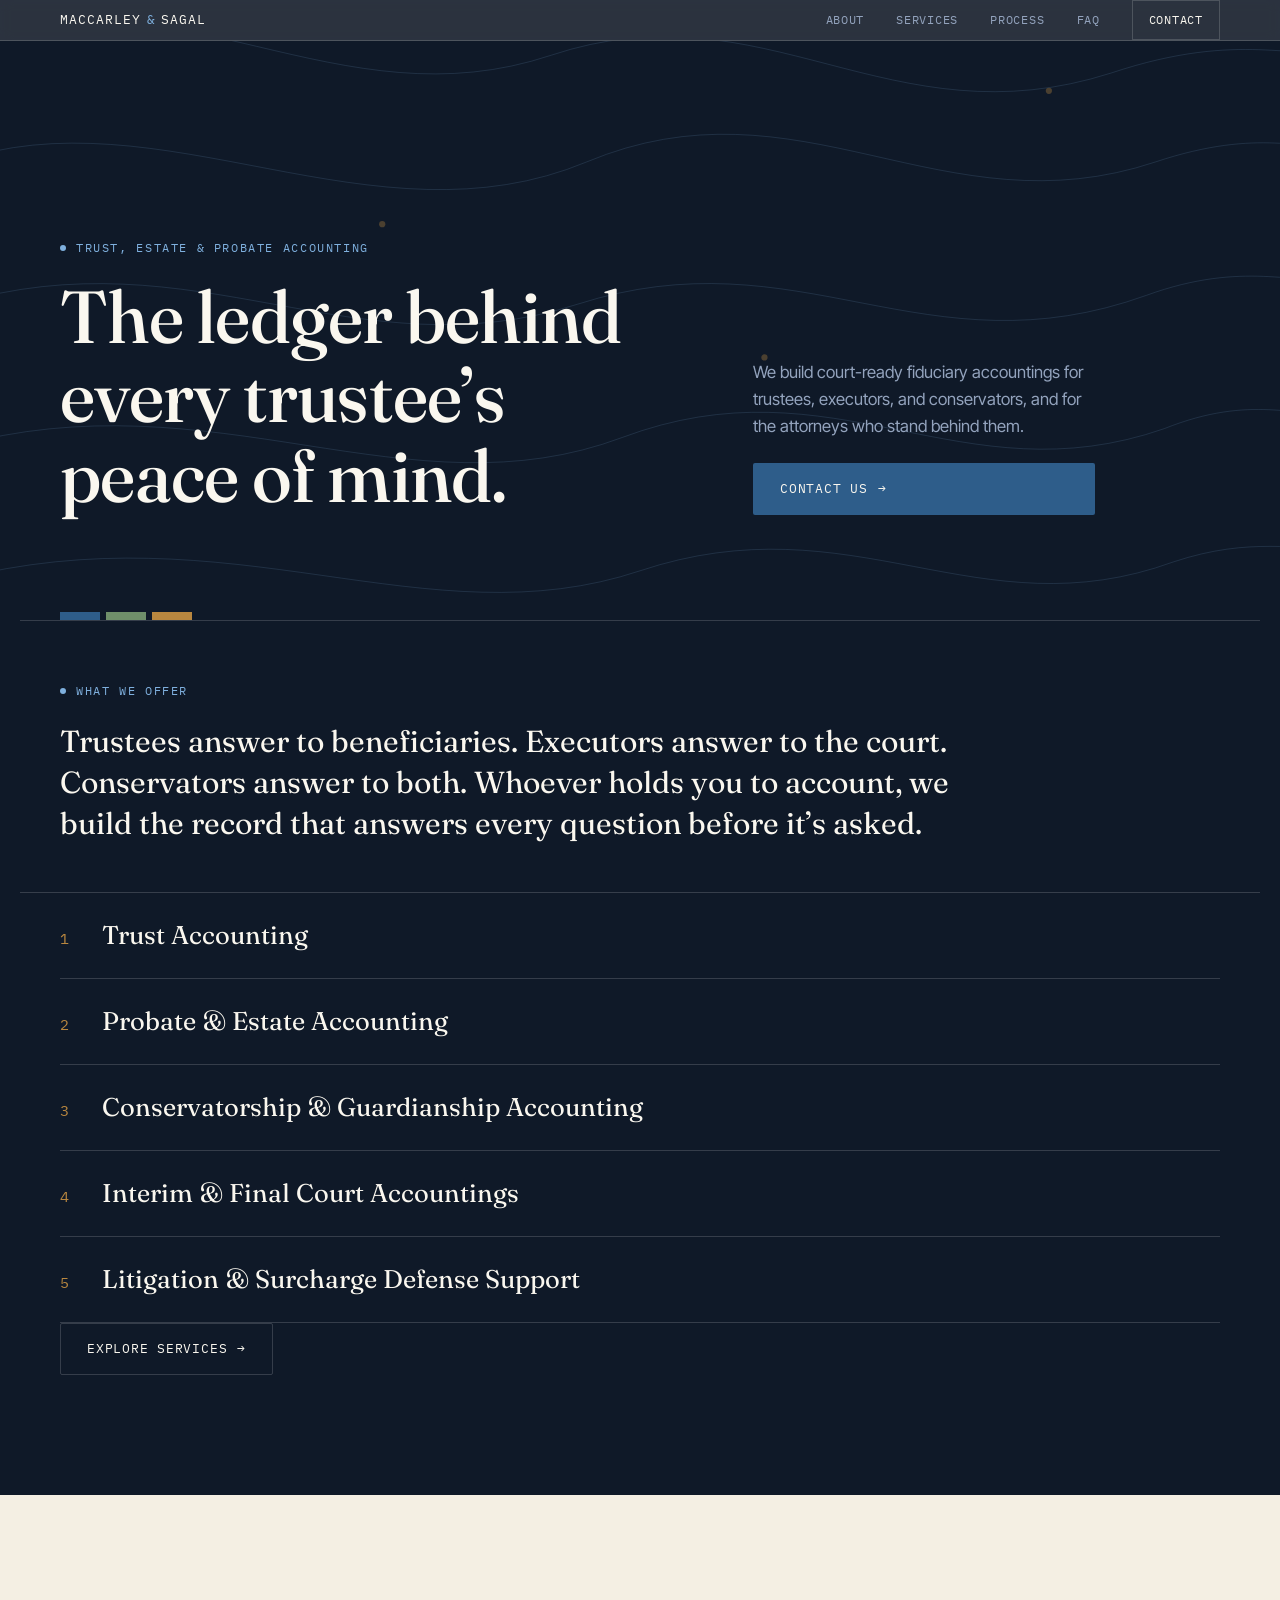
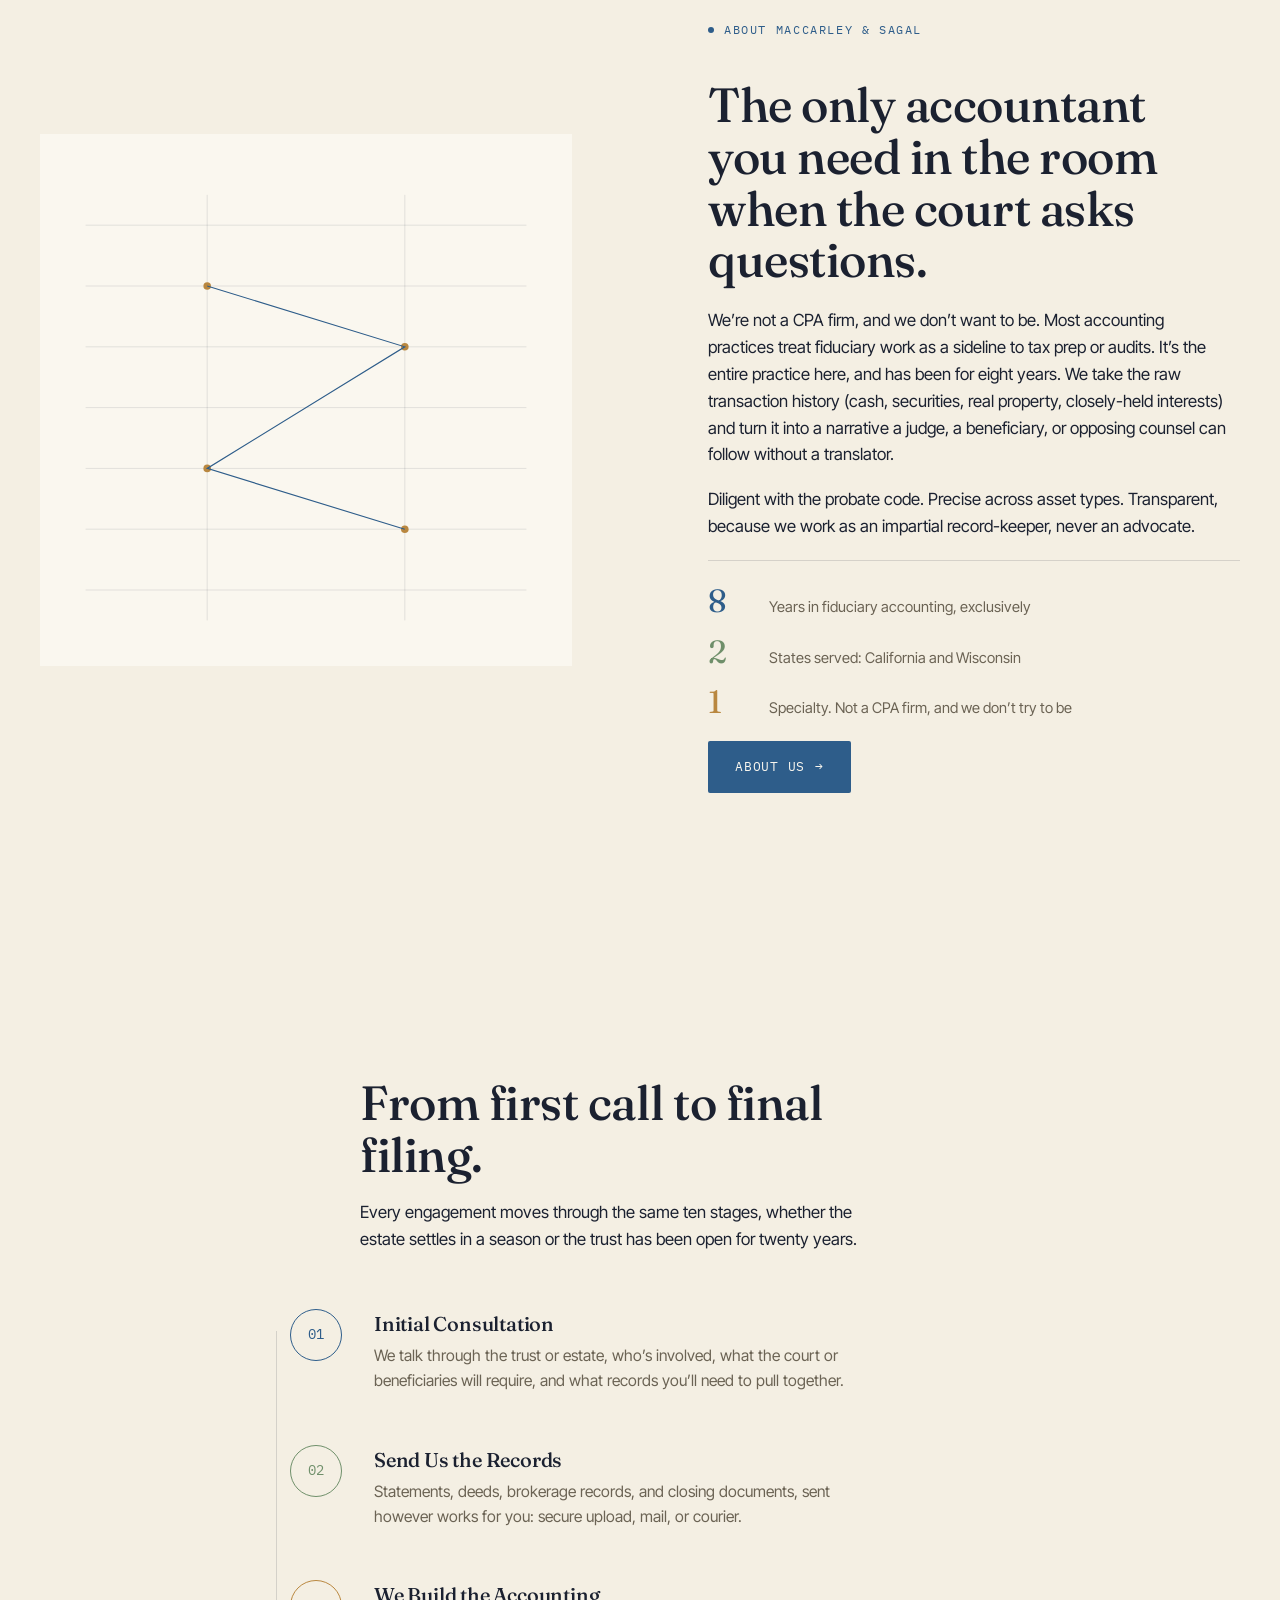
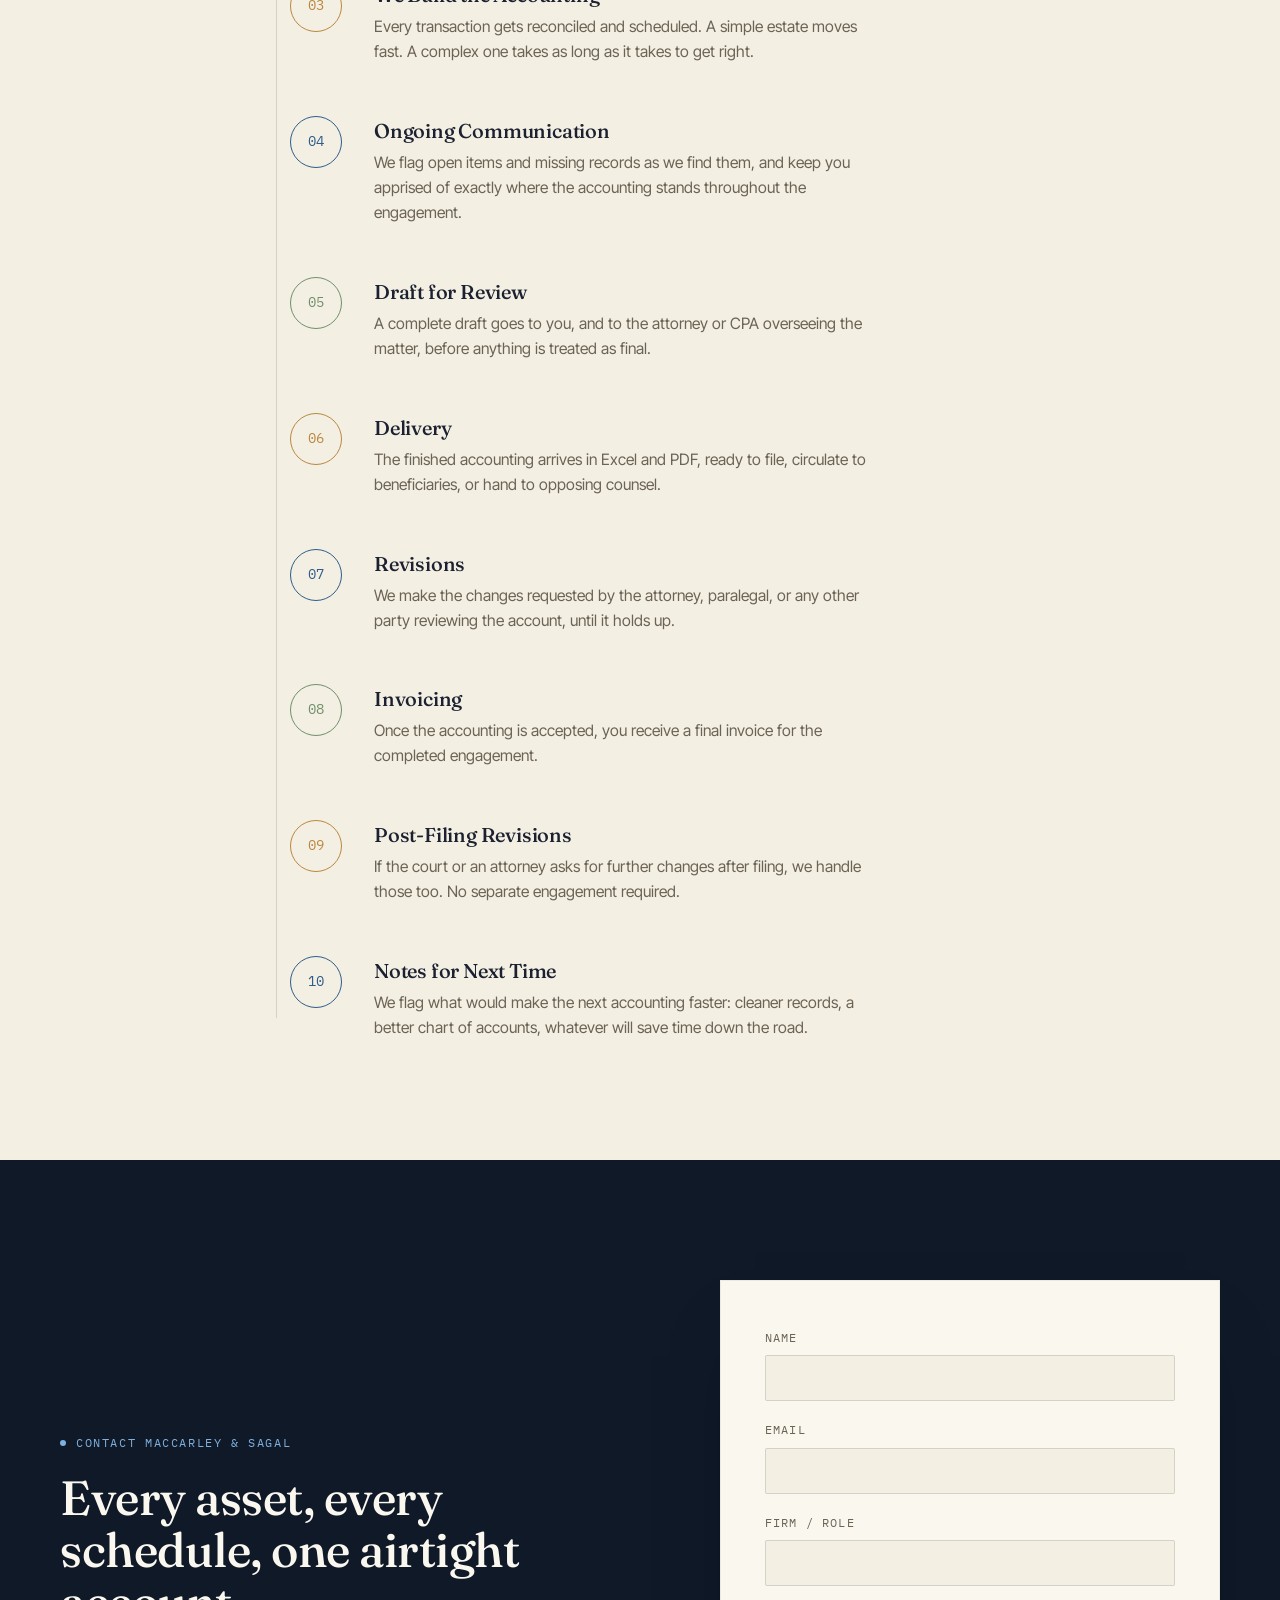
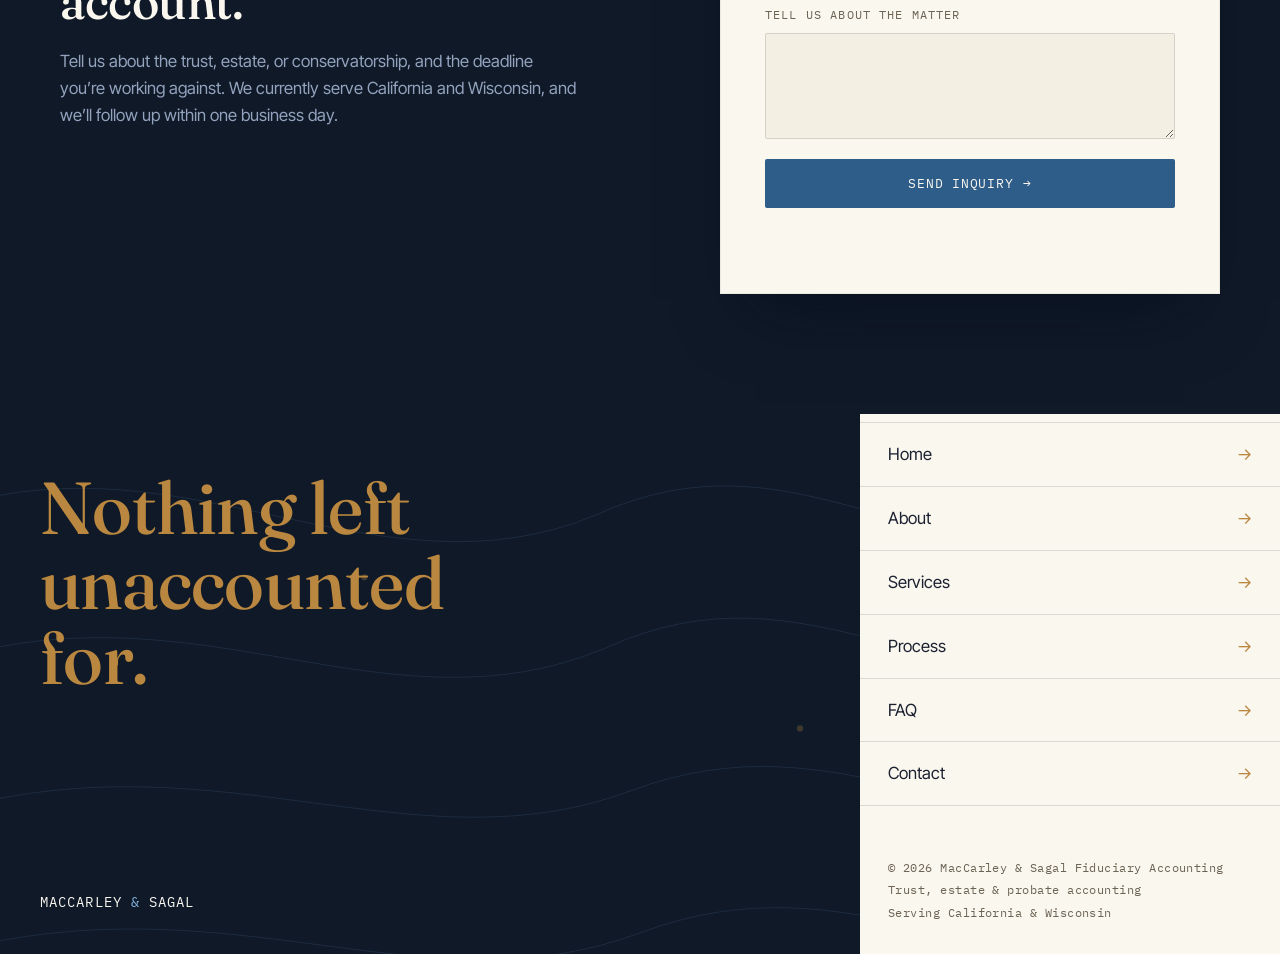
==== commit 01f8036c: "Rebrand to MacCarley & Sagal Fiduciary Accounting Replace placeholder "Fiduciary Accounting Pro" bra" ====
--- a/index.html
+++ b/index.html
@@ -3,17 +3,17 @@
 <head>
 <meta charset="UTF-8">
 <meta name="viewport" content="width=device-width, initial-scale=1.0">
-<title>Fiduciary Accounting Pro | Trust, Estate &amp; Probate Accounting</title>
+<title>MacCarley &amp; Sagal Fiduciary Accounting | Trust, Estate &amp; Probate Accounting</title>
 <meta name="description" content="Court-ready fiduciary accounting for trustees, executors, conservators, and the attorneys who represent them.">
 <link rel="icon" type="image/svg+xml" href="favicon.svg">
 <meta name="theme-color" content="#0F1928">
 <meta property="og:type" content="website">
-<meta property="og:site_name" content="Fiduciary Accounting Pro">
-<meta property="og:title" content="Fiduciary Accounting Pro | Trust, Estate &amp; Probate Accounting">
+<meta property="og:site_name" content="MacCarley &amp; Sagal Fiduciary Accounting">
+<meta property="og:title" content="MacCarley &amp; Sagal Fiduciary Accounting | Trust, Estate &amp; Probate Accounting">
 <meta property="og:description" content="Court-ready fiduciary accounting for trustees, executors, conservators, and the attorneys who represent them.">
-<meta property="og:url" content="https://macgnarly.github.io/fiduciary-accounting-pro/">
+<meta property="og:url" content="https://macgnarly.github.io/maccarley-sagal-fiduciary-accounting/">
 <meta name="twitter:card" content="summary">
-<meta name="twitter:title" content="Fiduciary Accounting Pro | Trust, Estate &amp; Probate Accounting">
+<meta name="twitter:title" content="MacCarley &amp; Sagal Fiduciary Accounting | Trust, Estate &amp; Probate Accounting">
 <meta name="twitter:description" content="Court-ready fiduciary accounting for trustees, executors, conservators, and the attorneys who represent them.">
 <link rel="preconnect" href="https://fonts.googleapis.com">
 <link rel="preconnect" href="https://fonts.gstatic.com" crossorigin>
@@ -26,7 +26,7 @@
 
 <header class="site-header" data-reveal>
   <div class="wrap header-inner">
-    <a href="#top" class="brand"><span class="brand-line">Fiduciary Accounting</span> <span class="brand-accent">Pro</span></a>
+    <a href="#top" class="brand"><span class="brand-line">MacCarley</span> <span class="brand-accent">&amp;</span> <span class="brand-line">Sagal</span></a>
     <button class="nav-toggle" id="navToggle" aria-expanded="false" aria-controls="siteNav" aria-label="Toggle menu">
       <span></span><span></span><span></span>
     </button>
@@ -132,7 +132,7 @@
       </svg>
     </div>
     <div class="about-copy">
-      <p class="eyebrow" data-reveal><span class="eyebrow-dot"></span>About Fiduciary Accounting Pro</p>
+      <p class="eyebrow" data-reveal><span class="eyebrow-dot"></span>About MacCarley &amp; Sagal</p>
       <h2 class="section-headline" data-reveal>The only accountant you need in the room when the court asks questions.</h2>
       <p class="body-copy" data-reveal>We&rsquo;re not a CPA firm, and we don&rsquo;t want to be. Most accounting practices treat fiduciary work as a sideline to tax prep or audits. It&rsquo;s the entire practice here, and has been for eight years. We take the raw transaction history (cash, securities, real property, closely-held interests) and turn it into a narrative a judge, a beneficiary, or opposing counsel can follow without a translator.</p>
       <p class="body-copy" data-reveal>Diligent with the probate code. Precise across asset types. Transparent, because we work as an impartial record-keeper, never an advocate.</p>
@@ -239,7 +239,7 @@
   <section class="section section-ink contact" id="contact">
     <div class="wrap contact-grid">
       <div class="contact-copy">
-        <p class="eyebrow eyebrow-light" data-reveal><span class="eyebrow-dot"></span>Contact Fiduciary Accounting Pro</p>
+        <p class="eyebrow eyebrow-light" data-reveal><span class="eyebrow-dot"></span>Contact MacCarley &amp; Sagal</p>
         <h2 class="section-headline" style="color:var(--paper)" data-reveal>Every asset, every schedule, one airtight account.</h2>
         <p class="body-copy" style="color:var(--muted-cool)" data-reveal>Tell us about the trust, estate, or conservatorship, and the deadline you&rsquo;re working against. We currently serve California and Wisconsin, and we&rsquo;ll follow up within one business day.</p>
       </div>
@@ -286,7 +286,7 @@
   <div class="footer-grid" data-reveal-stagger>
     <div class="footer-left">
       <h2 class="footer-headline">Nothing left<br>unaccounted<br>for.</h2>
-      <a href="#top" class="footer-brand">Fiduciary Accounting <span class="brand-accent">Pro</span></a>
+      <a href="#top" class="footer-brand">MacCarley <span class="brand-accent">&amp;</span> Sagal</a>
     </div>
     <div class="footer-box">
       <nav class="footer-box-nav">
@@ -298,7 +298,7 @@
         <a href="#contact"><span>Contact</span><span class="row-arrow" aria-hidden="true">&rarr;</span></a>
       </nav>
       <div class="footer-box-meta">
-        <p>&copy; 2026 Fiduciary Accounting Pro</p>
+        <p>&copy; 2026 MacCarley &amp; Sagal Fiduciary Accounting</p>
         <p>Trust, estate &amp; probate accounting</p>
         <p>Serving California &amp; Wisconsin</p>
       </div>
--- a/css/styles.css
+++ b/css/styles.css
@@ -1,5 +1,5 @@
 /* ============================================================
-   Fiduciary Accounting Pro — Design Tokens
+   MacCarley & Sagal Fiduciary Accounting — Design Tokens
    ============================================================ */
 :root{
   /* Color: blue-led, editorial trust palette */
@@ -675,7 +675,6 @@
 }
 
 @media (min-width: 1024px){
-  .brand-break{ display: inline; }
   .section{ padding: 120px 0; }
 }
 
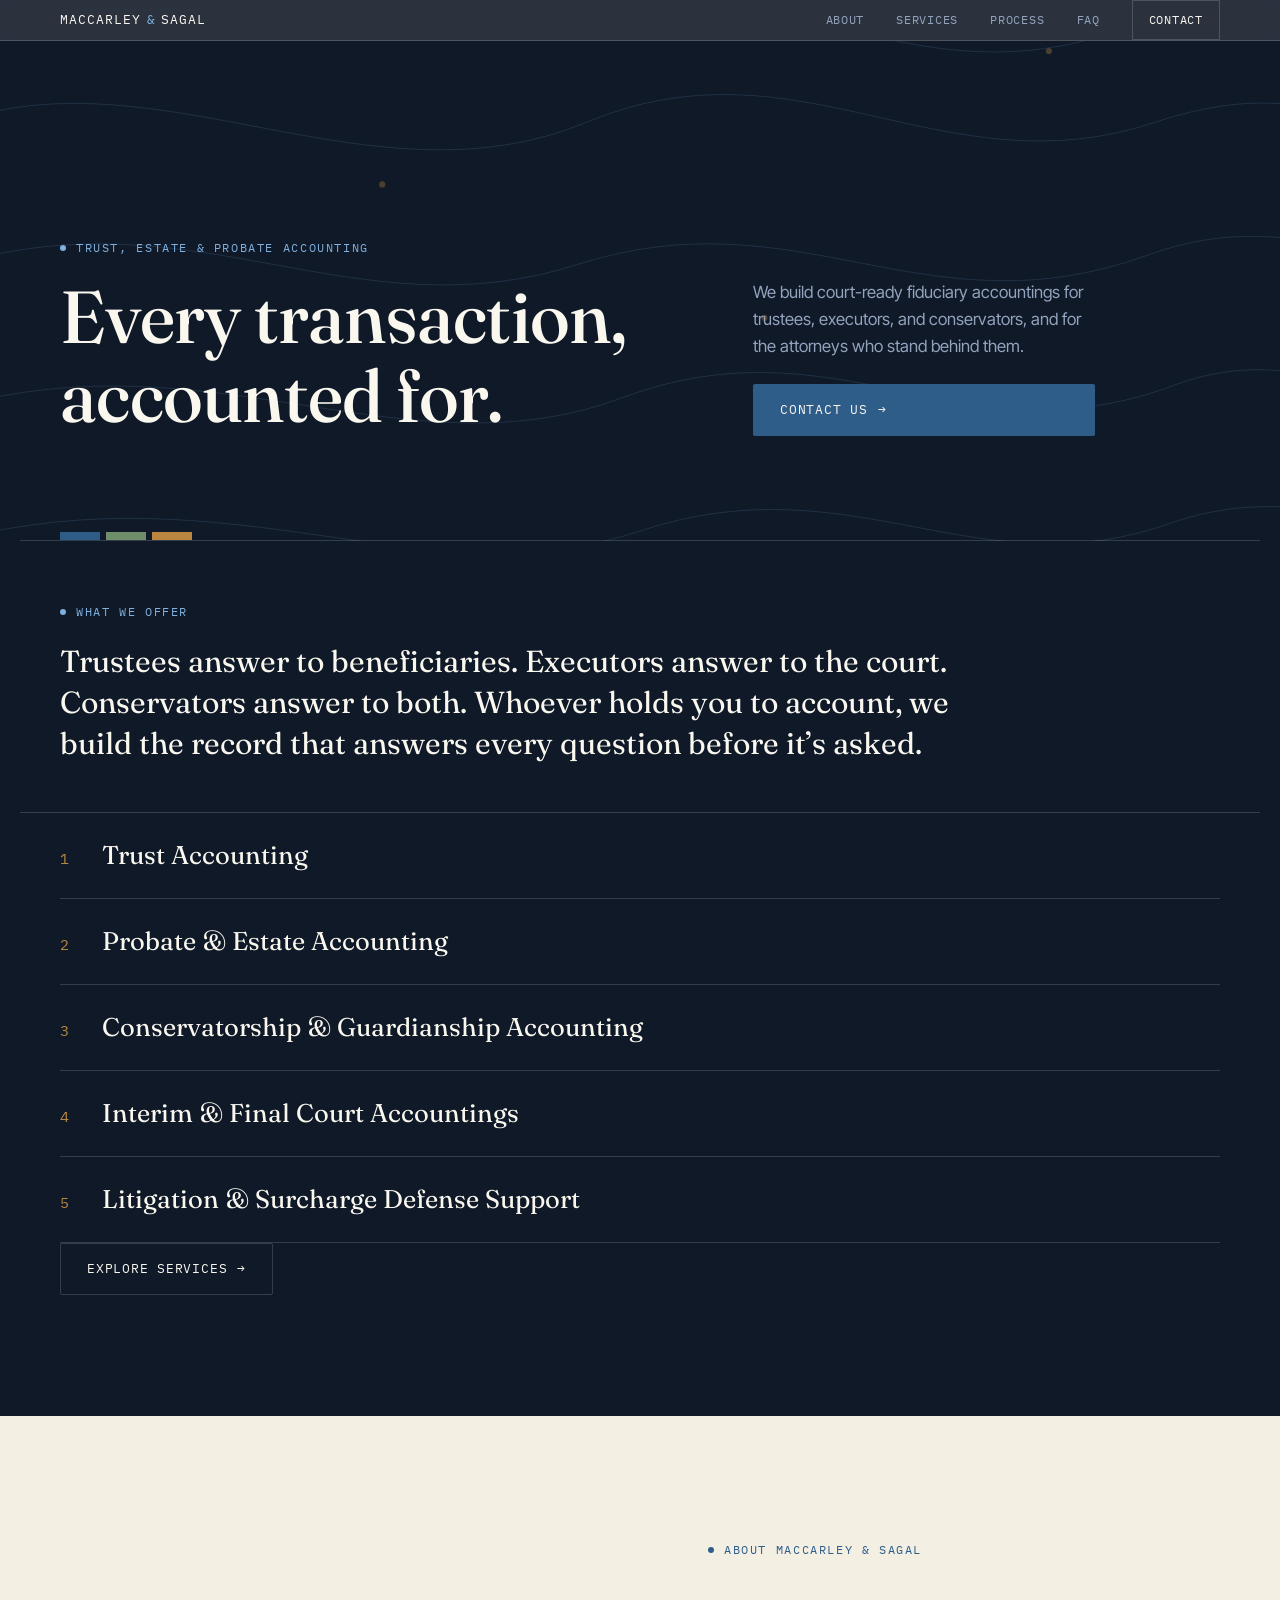
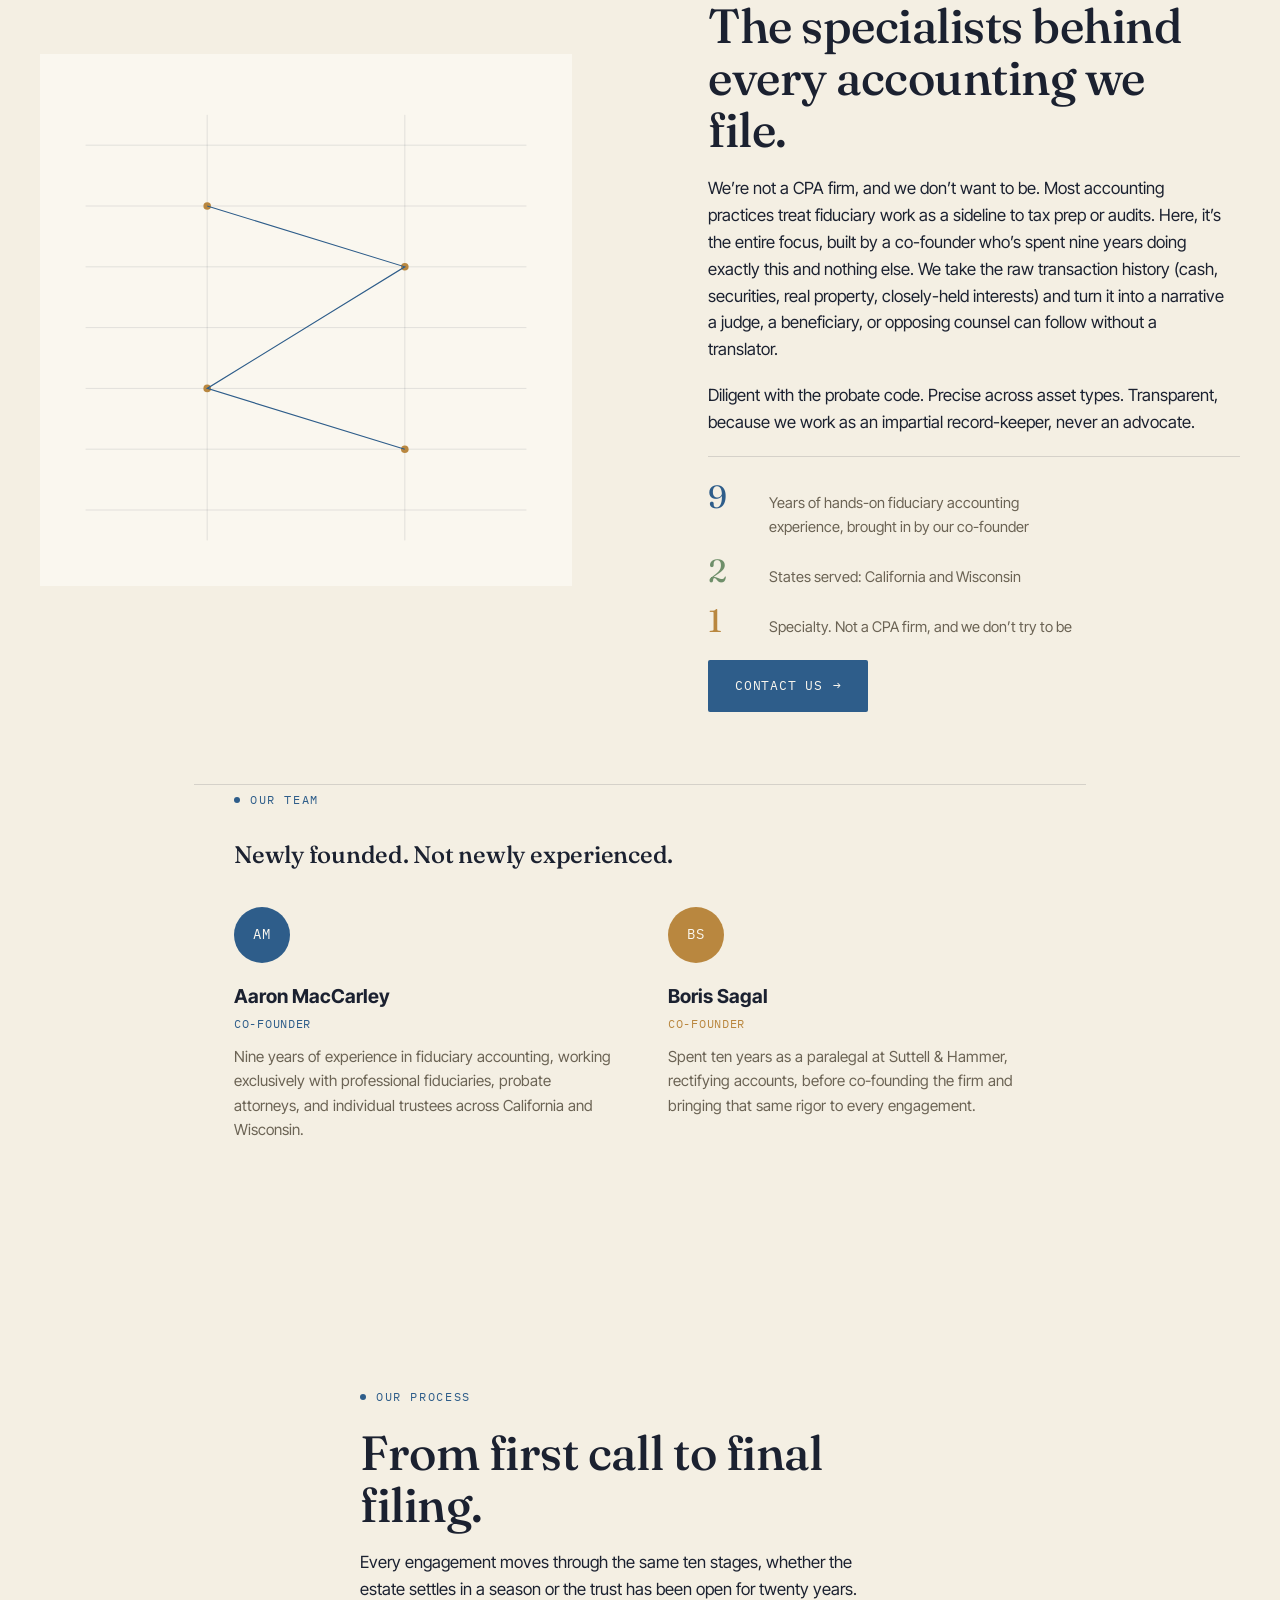
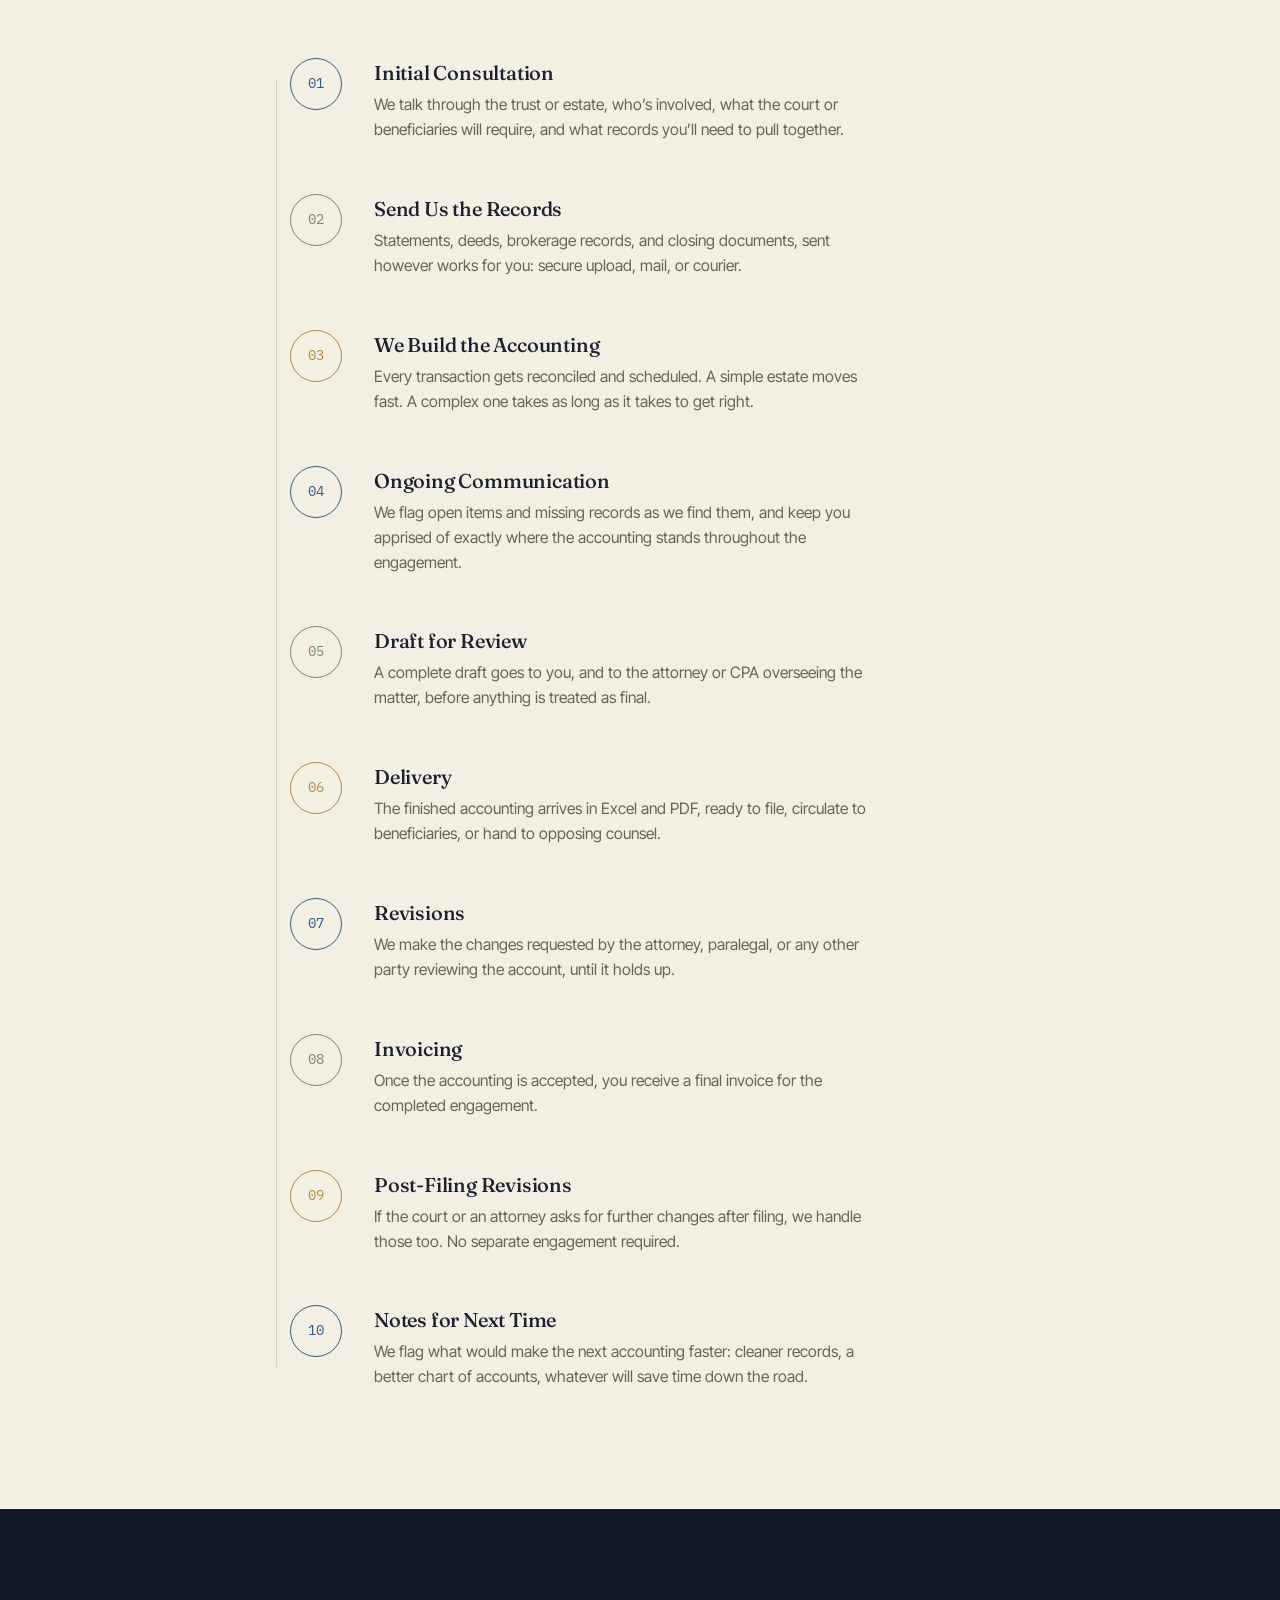
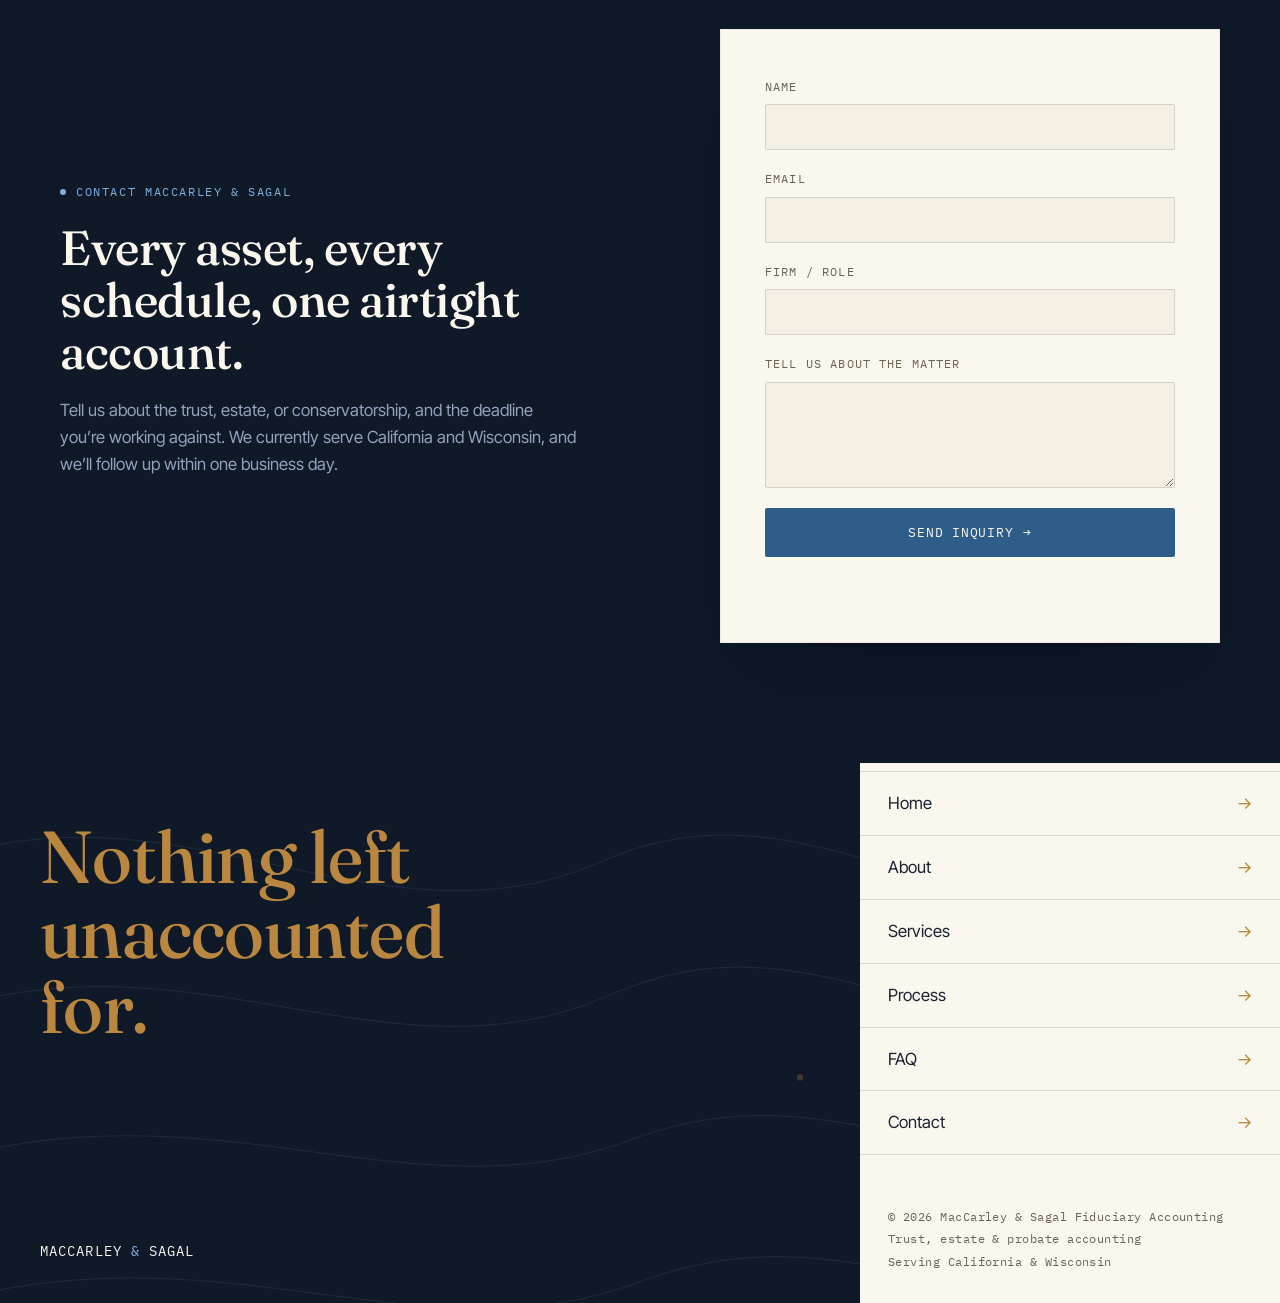
==== commit 9356c1fb: "Update headlines, add team section, fix experience claims - New hero and About headlines - About Us " ====
--- a/index.html
+++ b/index.html
@@ -59,7 +59,7 @@
     <div class="wrap hero-grid">
       <div class="hero-copy" data-reveal-stagger>
         <p class="eyebrow eyebrow-light"><span class="eyebrow-dot"></span>Trust, estate &amp; probate accounting</p>
-        <h1 class="hero-headline">The ledger behind<br>every trustee&rsquo;s<br>peace of mind.</h1>
+        <h1 class="hero-headline">Every transaction,<br>accounted for.</h1>
       </div>
       <div class="hero-aside" data-reveal-stagger>
         <p>We build court-ready fiduciary accountings for trustees, executors, and conservators, and for the attorneys who stand behind them.</p>
@@ -133,13 +133,13 @@
     </div>
     <div class="about-copy">
       <p class="eyebrow" data-reveal><span class="eyebrow-dot"></span>About MacCarley &amp; Sagal</p>
-      <h2 class="section-headline" data-reveal>The only accountant you need in the room when the court asks questions.</h2>
-      <p class="body-copy" data-reveal>We&rsquo;re not a CPA firm, and we don&rsquo;t want to be. Most accounting practices treat fiduciary work as a sideline to tax prep or audits. It&rsquo;s the entire practice here, and has been for eight years. We take the raw transaction history (cash, securities, real property, closely-held interests) and turn it into a narrative a judge, a beneficiary, or opposing counsel can follow without a translator.</p>
+      <h2 class="section-headline" data-reveal>The specialists behind every accounting we file.</h2>
+      <p class="body-copy" data-reveal>We&rsquo;re not a CPA firm, and we don&rsquo;t want to be. Most accounting practices treat fiduciary work as a sideline to tax prep or audits. Here, it&rsquo;s the entire focus, built by a co-founder who&rsquo;s spent nine years doing exactly this and nothing else. We take the raw transaction history (cash, securities, real property, closely-held interests) and turn it into a narrative a judge, a beneficiary, or opposing counsel can follow without a translator.</p>
       <p class="body-copy" data-reveal>Diligent with the probate code. Precise across asset types. Transparent, because we work as an impartial record-keeper, never an advocate.</p>
       <div class="fact-row" data-reveal-stagger>
         <div class="fact">
-          <span class="fact-num">8</span>
-          <span class="fact-label">Years in fiduciary accounting, exclusively</span>
+          <span class="fact-num">9</span>
+          <span class="fact-label">Years of hands-on fiduciary accounting experience, brought in by our co-founder</span>
         </div>
         <div class="fact">
           <span class="fact-num">2</span>
@@ -150,7 +150,27 @@
           <span class="fact-label">Specialty. Not a CPA firm, and we don&rsquo;t try to be</span>
         </div>
       </div>
-      <a href="#contact" class="btn btn-primary" data-reveal>About Us <span aria-hidden="true">&rarr;</span></a>
+      <a href="#contact" class="btn btn-primary" data-reveal>Contact Us <span aria-hidden="true">&rarr;</span></a>
+    </div>
+    <div class="wrap team">
+      <div class="team-head">
+        <p class="eyebrow" data-reveal><span class="eyebrow-dot"></span>Our Team</p>
+        <h3 class="team-title" data-reveal>Newly founded. Not newly experienced.</h3>
+      </div>
+      <div class="team-grid" data-reveal-stagger>
+        <div class="team-member">
+          <span class="team-avatar" aria-hidden="true">AM</span>
+          <h4 class="team-name">Aaron MacCarley</h4>
+          <p class="team-role">Co-Founder</p>
+          <p class="team-bio">Nine years of experience in fiduciary accounting, working exclusively with professional fiduciaries, probate attorneys, and individual trustees across California and Wisconsin.</p>
+        </div>
+        <div class="team-member">
+          <span class="team-avatar" aria-hidden="true">BS</span>
+          <h4 class="team-name">Boris Sagal</h4>
+          <p class="team-role">Co-Founder</p>
+          <p class="team-bio">Spent ten years as a paralegal at Suttell &amp; Hammer, rectifying accounts, before co-founding the firm and bringing that same rigor to every engagement.</p>
+        </div>
+      </div>
     </div>
   </section>
 
--- a/css/styles.css
+++ b/css/styles.css
@@ -381,6 +381,56 @@
   max-width: 34ch;
 }
 
+.team{
+  grid-column: 1 / -1;
+  padding: 48px 24px 0;
+  margin-top: 16px;
+  border-top: 1px solid var(--line-warm);
+}
+.team-head{ max-width: 640px; }
+.team-title{
+  font-size: clamp(1.2rem, 1vw + 1rem, 1.5rem);
+  margin-top: 12px;
+  max-width: 32ch;
+}
+.team-grid{
+  display: grid;
+  grid-template-columns: 1fr;
+  gap: 40px;
+  margin-top: 40px;
+}
+.team-member:nth-child(1) .team-avatar{ background: var(--ledger-blue); }
+.team-member:nth-child(2) .team-avatar{ background: var(--brass); }
+.team-avatar{
+  display: flex;
+  align-items: center;
+  justify-content: center;
+  width: 56px;
+  height: 56px;
+  border-radius: 50%;
+  font-family: var(--font-mono);
+  font-size: 0.85rem;
+  letter-spacing: 0.04em;
+  color: var(--paper);
+  margin-bottom: 18px;
+}
+.team-name{ font-size: 1.2rem; margin: 0 0 2px; }
+.team-role{
+  font-family: var(--font-mono);
+  font-size: 0.75rem;
+  letter-spacing: 0.06em;
+  text-transform: uppercase;
+  color: var(--ledger-blue);
+  margin: 0 0 12px;
+}
+.team-member:nth-child(2) .team-role{ color: var(--brass); }
+.team-bio{
+  margin: 0;
+  color: var(--muted-warm);
+  font-size: 0.95rem;
+  max-width: 42ch;
+}
+
 /* ============================================================
    Process (timeline)
    ============================================================ */
@@ -652,6 +702,7 @@
    ============================================================ */
 @media (min-width: 640px){
   .about-visual, .about-copy{ padding: 0 40px; }
+  .team{ padding-left: 40px; padding-right: 40px; }
 }
 
 @media (min-width: 768px){
@@ -663,6 +714,7 @@
     padding-bottom: 96px;
   }
   .about{ grid-template-columns: 1fr 1fr; }
+  .team-grid{ grid-template-columns: 1fr 1fr; gap: 56px; }
   .timeline{ max-width: 780px; }
   .timeline-item{ grid-template-columns: 52px 1fr; column-gap: 32px; padding-bottom: 52px; }
   .timeline-node{ width: 52px; height: 52px; font-size: 0.85rem; }
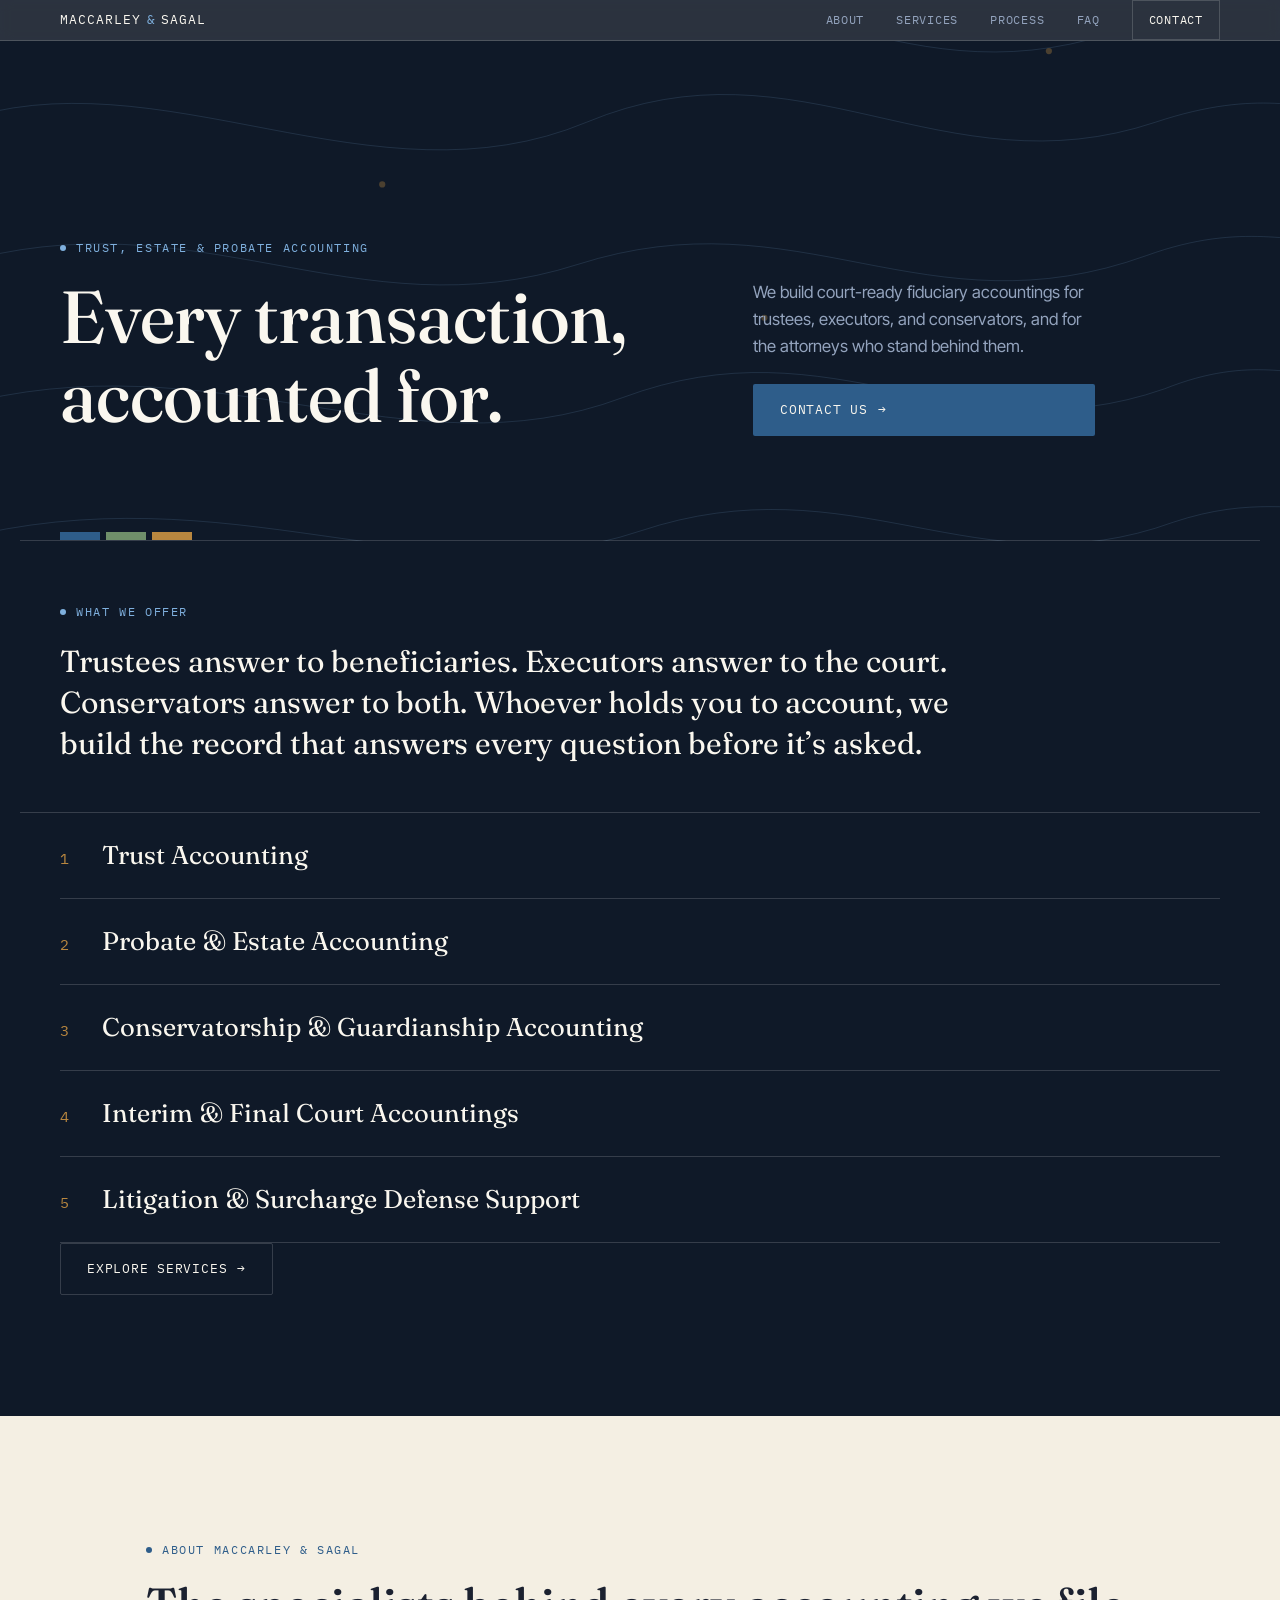
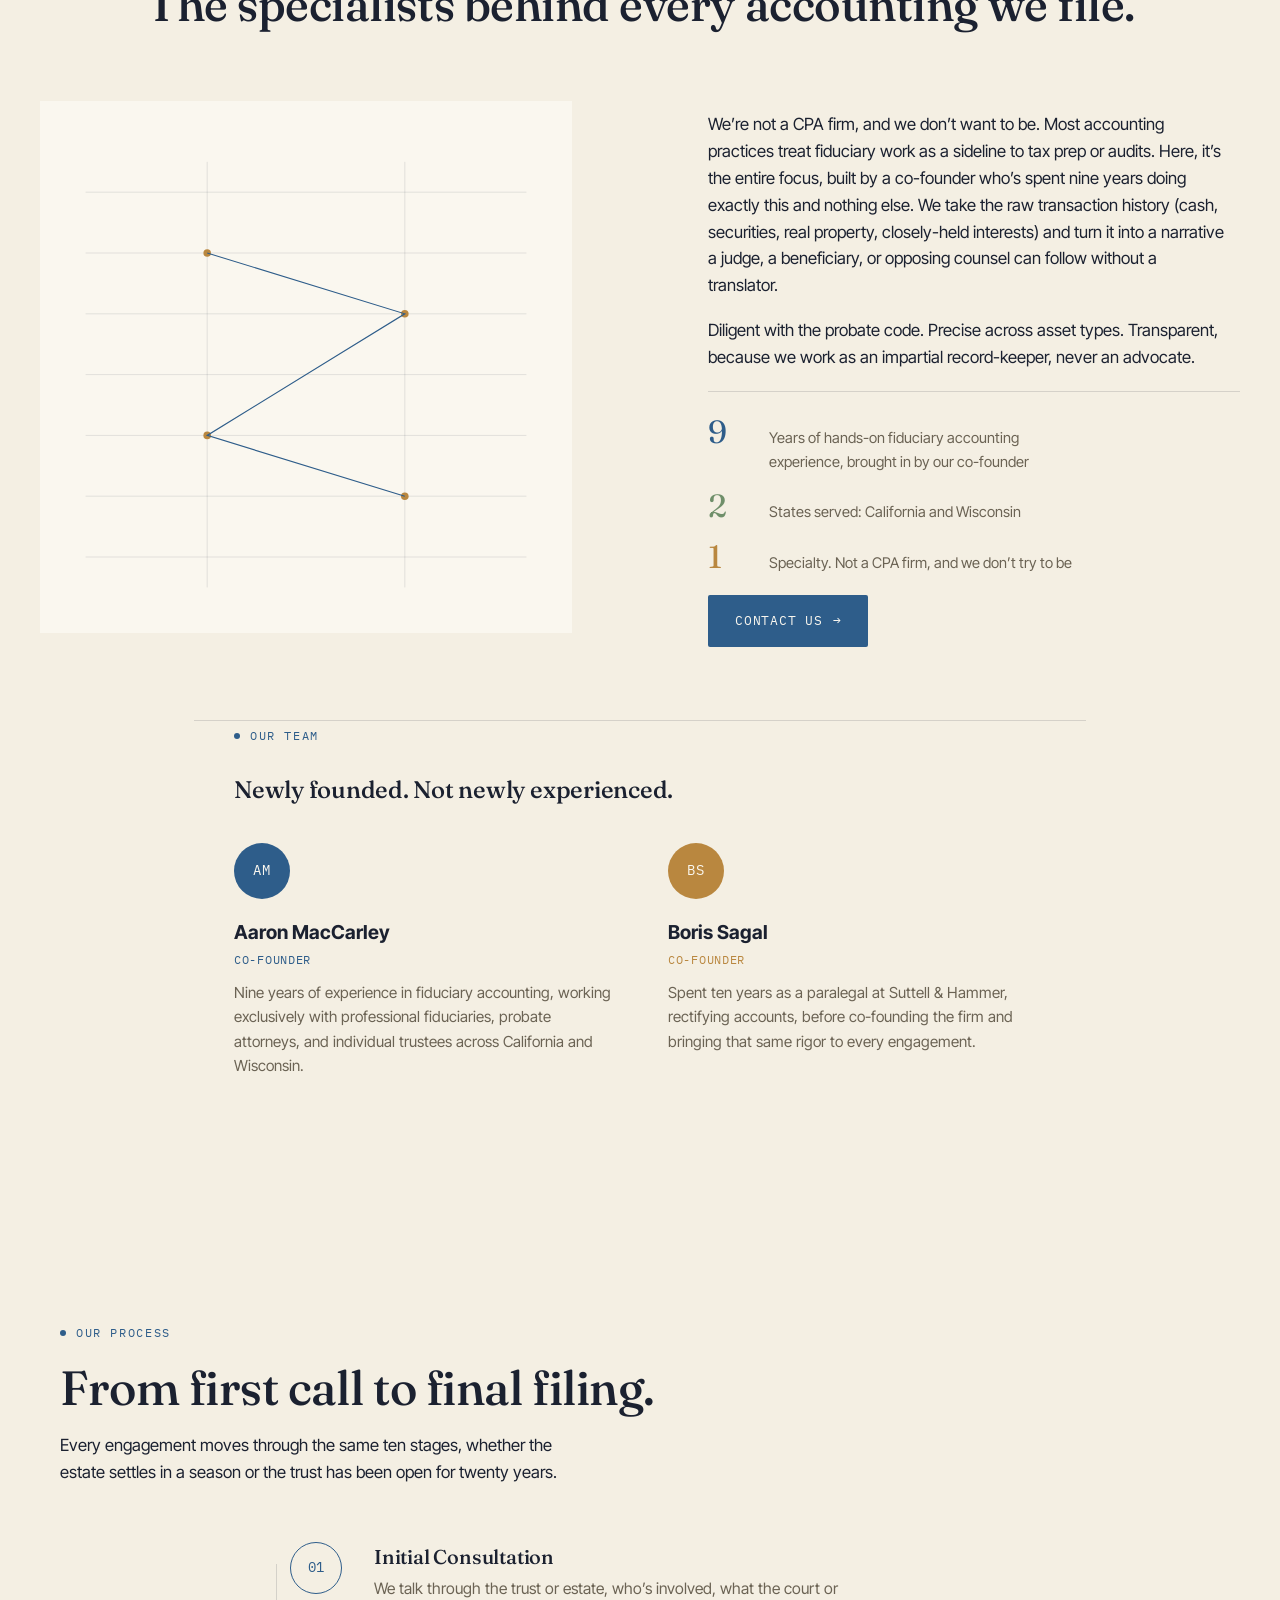
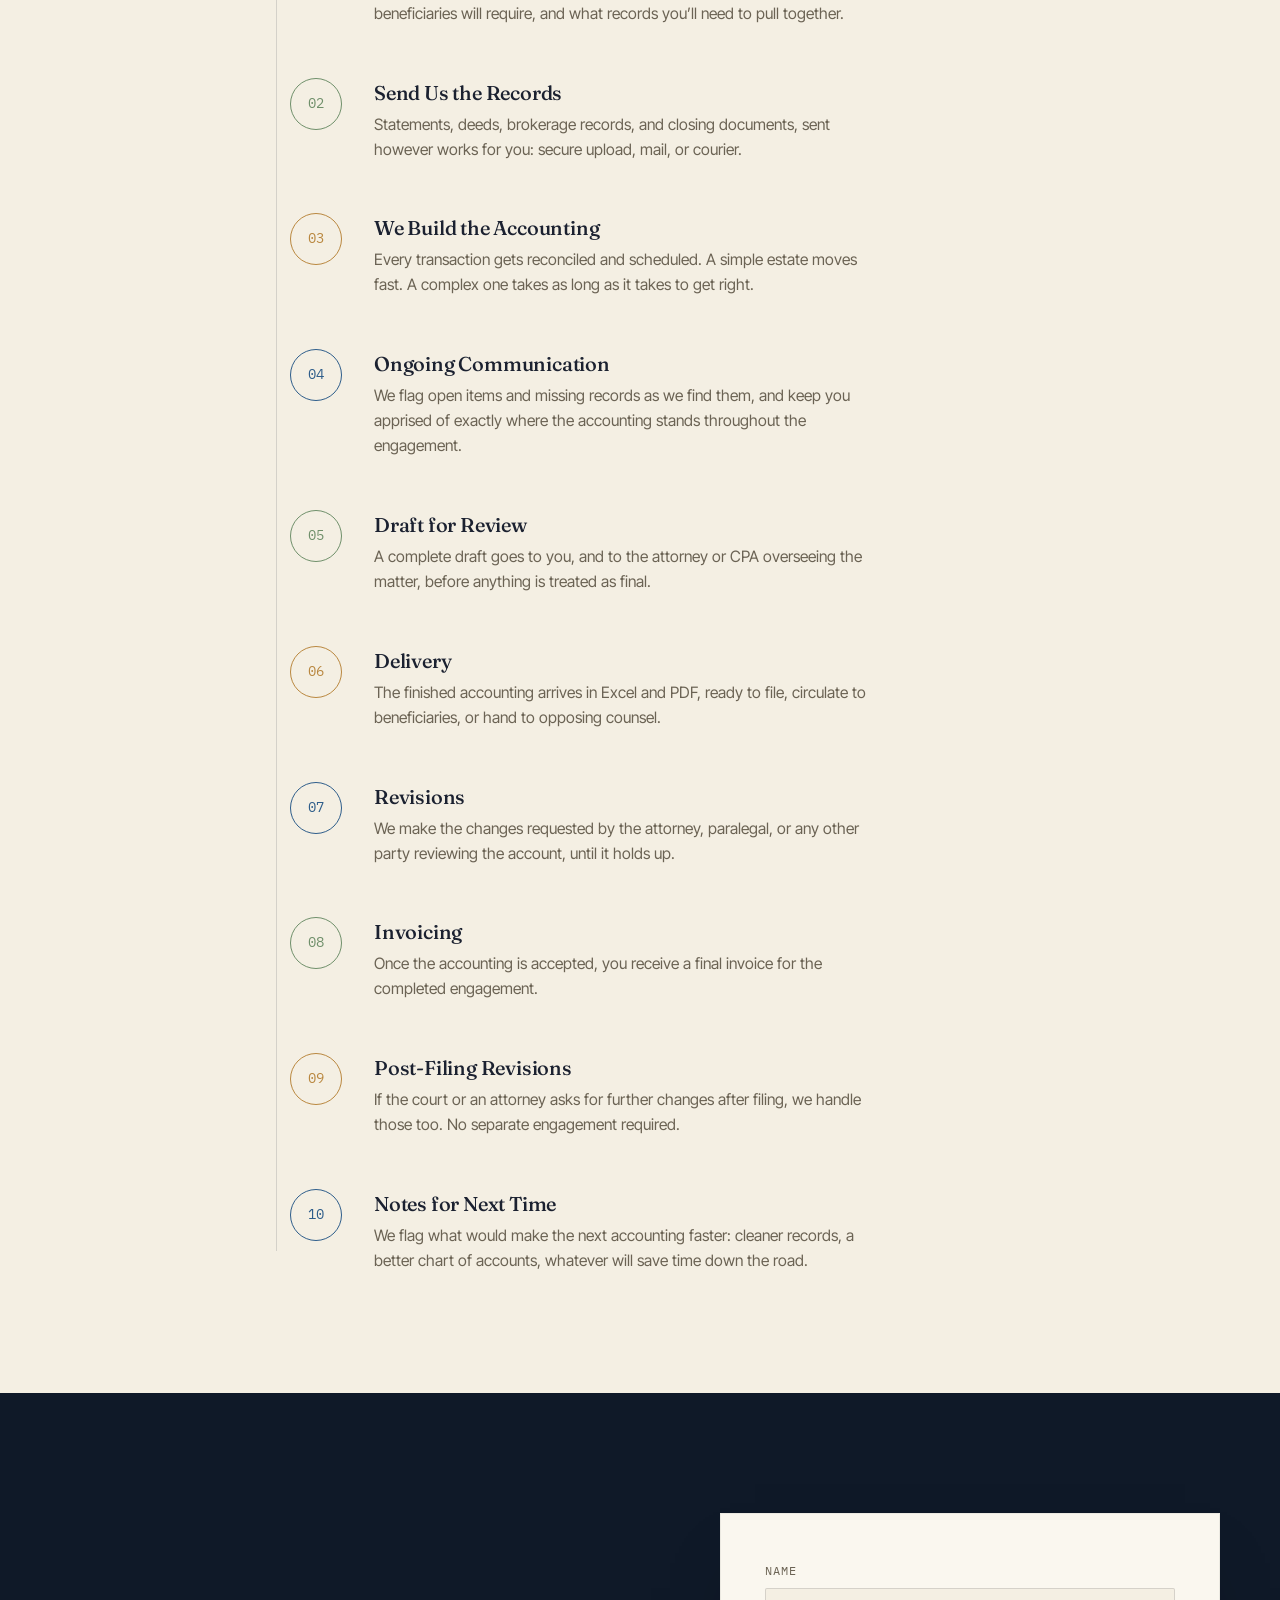
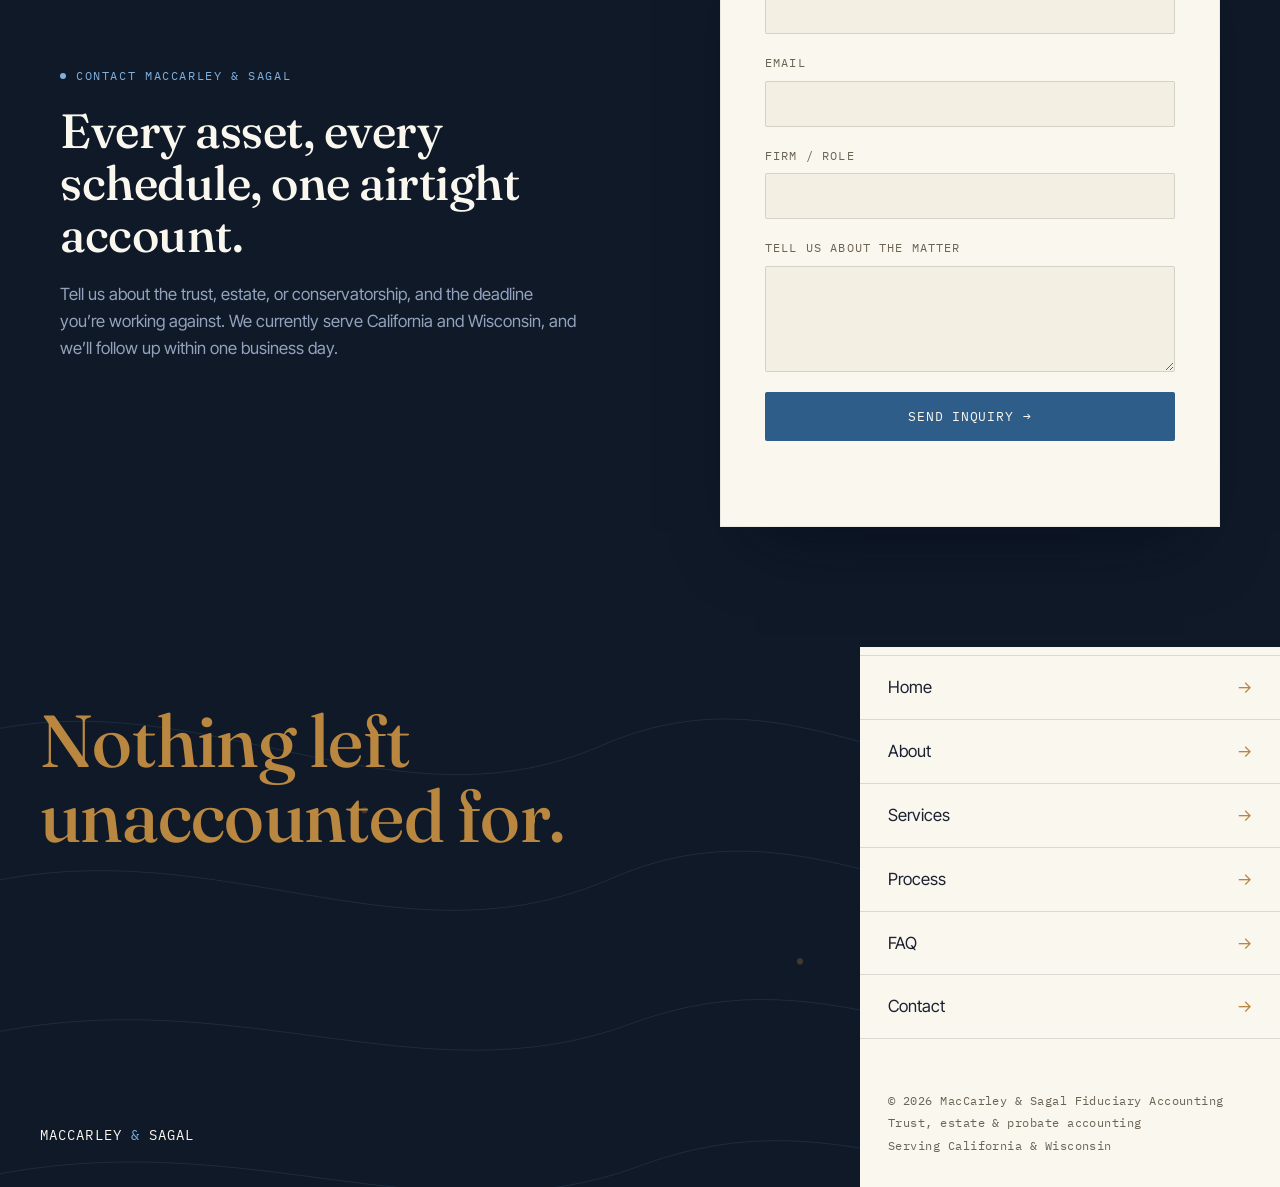
==== commit 05ef9385: "Fix headlines wrapping onto multiple lines - Remove overly aggressive ch-based max-width caps that f" ====
--- a/index.html
+++ b/index.html
@@ -11,7 +11,7 @@
 <meta property="og:site_name" content="MacCarley &amp; Sagal Fiduciary Accounting">
 <meta property="og:title" content="MacCarley &amp; Sagal Fiduciary Accounting | Trust, Estate &amp; Probate Accounting">
 <meta property="og:description" content="Court-ready fiduciary accounting for trustees, executors, conservators, and the attorneys who represent them.">
-<meta property="og:url" content="https://macgnarly.github.io/maccarley-sagal-fiduciary-accounting/">
+<meta property="og:url" content="https://macsagal.com/">
 <meta name="twitter:card" content="summary">
 <meta name="twitter:title" content="MacCarley &amp; Sagal Fiduciary Accounting | Trust, Estate &amp; Probate Accounting">
 <meta name="twitter:description" content="Court-ready fiduciary accounting for trustees, executors, conservators, and the attorneys who represent them.">
@@ -108,6 +108,10 @@
 
   <!-- ABOUT -->
   <section class="section section-cream about" id="about">
+    <div class="wrap about-head">
+      <p class="eyebrow" data-reveal><span class="eyebrow-dot"></span>About MacCarley &amp; Sagal</p>
+      <h2 class="section-headline about-headline" data-reveal>The specialists behind every accounting we file.</h2>
+    </div>
     <div class="about-visual" data-reveal aria-hidden="true">
       <svg class="ledger-art" viewBox="0 0 700 700" xmlns="http://www.w3.org/2000/svg">
         <rect x="0" y="0" width="700" height="700" class="ledger-bg"/>
@@ -132,8 +136,6 @@
       </svg>
     </div>
     <div class="about-copy">
-      <p class="eyebrow" data-reveal><span class="eyebrow-dot"></span>About MacCarley &amp; Sagal</p>
-      <h2 class="section-headline" data-reveal>The specialists behind every accounting we file.</h2>
       <p class="body-copy" data-reveal>We&rsquo;re not a CPA firm, and we don&rsquo;t want to be. Most accounting practices treat fiduciary work as a sideline to tax prep or audits. Here, it&rsquo;s the entire focus, built by a co-founder who&rsquo;s spent nine years doing exactly this and nothing else. We take the raw transaction history (cash, securities, real property, closely-held interests) and turn it into a narrative a judge, a beneficiary, or opposing counsel can follow without a translator.</p>
       <p class="body-copy" data-reveal>Diligent with the probate code. Precise across asset types. Transparent, because we work as an impartial record-keeper, never an advocate.</p>
       <div class="fact-row" data-reveal-stagger>
@@ -305,7 +307,7 @@
   </div>
   <div class="footer-grid" data-reveal-stagger>
     <div class="footer-left">
-      <h2 class="footer-headline">Nothing left<br>unaccounted<br>for.</h2>
+      <h2 class="footer-headline">Nothing left<br>unaccounted for.</h2>
       <a href="#top" class="footer-brand">MacCarley <span class="brand-accent">&amp;</span> Sagal</a>
     </div>
     <div class="footer-box">
--- a/css/styles.css
+++ b/css/styles.css
@@ -347,6 +347,8 @@
   gap: 56px;
   align-items: center;
 }
+.about-head{ grid-column: 1 / -1; margin-bottom: 8px; }
+.about-headline{ max-width: none; font-size: clamp(1.85rem, 4.6vw - 0.3rem, 2.9rem); }
 .about-visual{ padding: 0 24px; }
 .ledger-art{ width: 100%; height: auto; }
 .ledger-bg{ fill: var(--paper); }
@@ -434,7 +436,8 @@
 /* ============================================================
    Process (timeline)
    ============================================================ */
-.process-head{ max-width: 640px; margin-bottom: 56px; }
+.process-head{ margin-bottom: 56px; }
+.process-head .section-headline{ max-width: none; }
 .process-intro{ margin-top: 18px; }
 
 .timeline{
@@ -629,7 +632,7 @@
    ============================================================ */
 .faq-hero{ padding-bottom: 64px; }
 .faq-hero .lede-light{ margin: 0; }
-.faq-hero .section-headline{ margin: 16px 0; max-width: 20ch; }
+.faq-hero .section-headline{ margin: 16px 0; max-width: none; }
 
 .faq-list{
   max-width: 820px;
@@ -661,6 +664,41 @@
 .faq-item[open] .faq-icon{ transform: rotate(45deg); }
 .faq-answer{
   margin: -8px 4px 28px;
+  color: var(--muted-warm);
+  max-width: 66ch;
+  font-size: 1rem;
+}
+.faq-answer-lead{
+  margin: -8px 4px 14px;
+  color: var(--muted-warm);
+  max-width: 66ch;
+  font-size: 1rem;
+}
+.faq-checklist{
+  list-style: none;
+  margin: 0 4px 18px;
+  padding: 0;
+  max-width: 66ch;
+}
+.faq-checklist li{
+  position: relative;
+  padding-left: 20px;
+  color: var(--charcoal);
+  font-size: 1rem;
+}
+.faq-checklist li + li{ margin-top: 8px; }
+.faq-checklist li::before{
+  content: "";
+  position: absolute;
+  left: 2px;
+  top: 0.55em;
+  width: 6px;
+  height: 6px;
+  border-radius: 50%;
+  background: var(--ledger-blue);
+}
+.faq-answer-note{
+  margin: 0 4px 28px;
   color: var(--muted-warm);
   max-width: 66ch;
   font-size: 1rem;
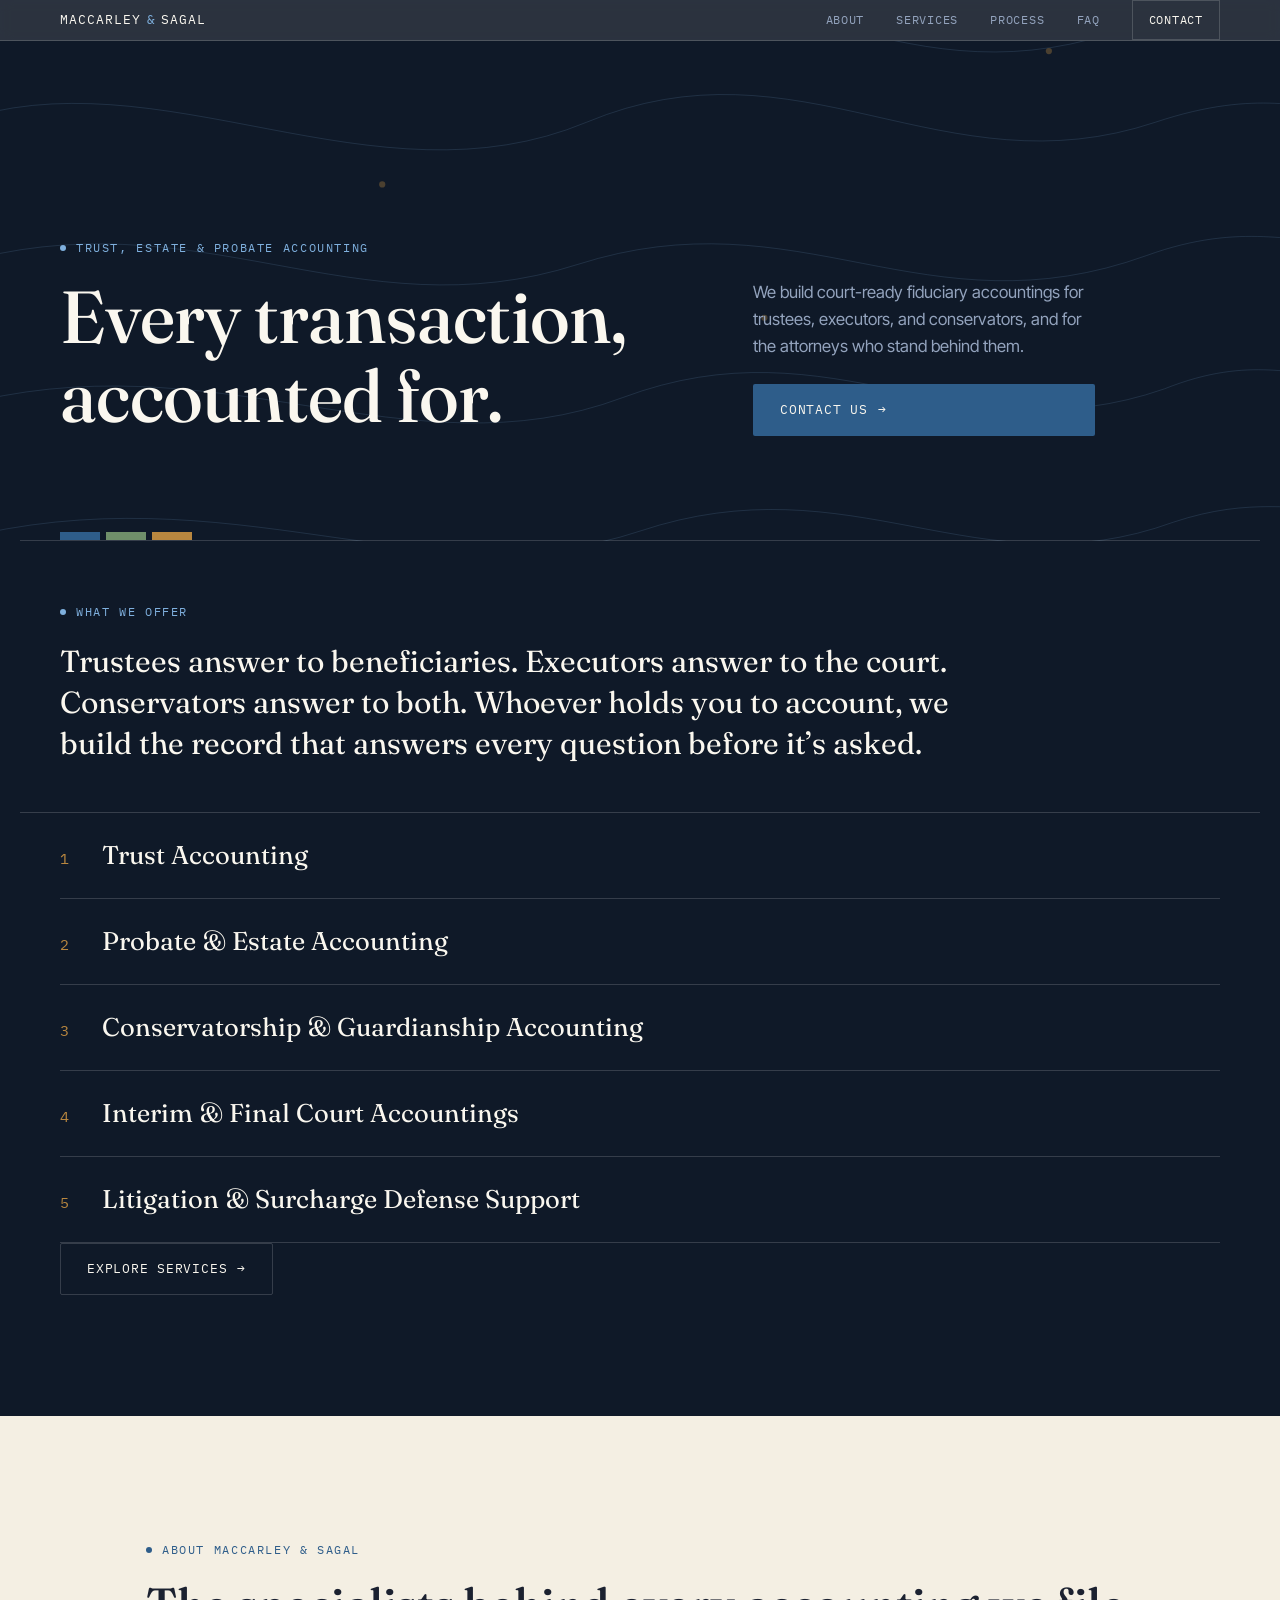
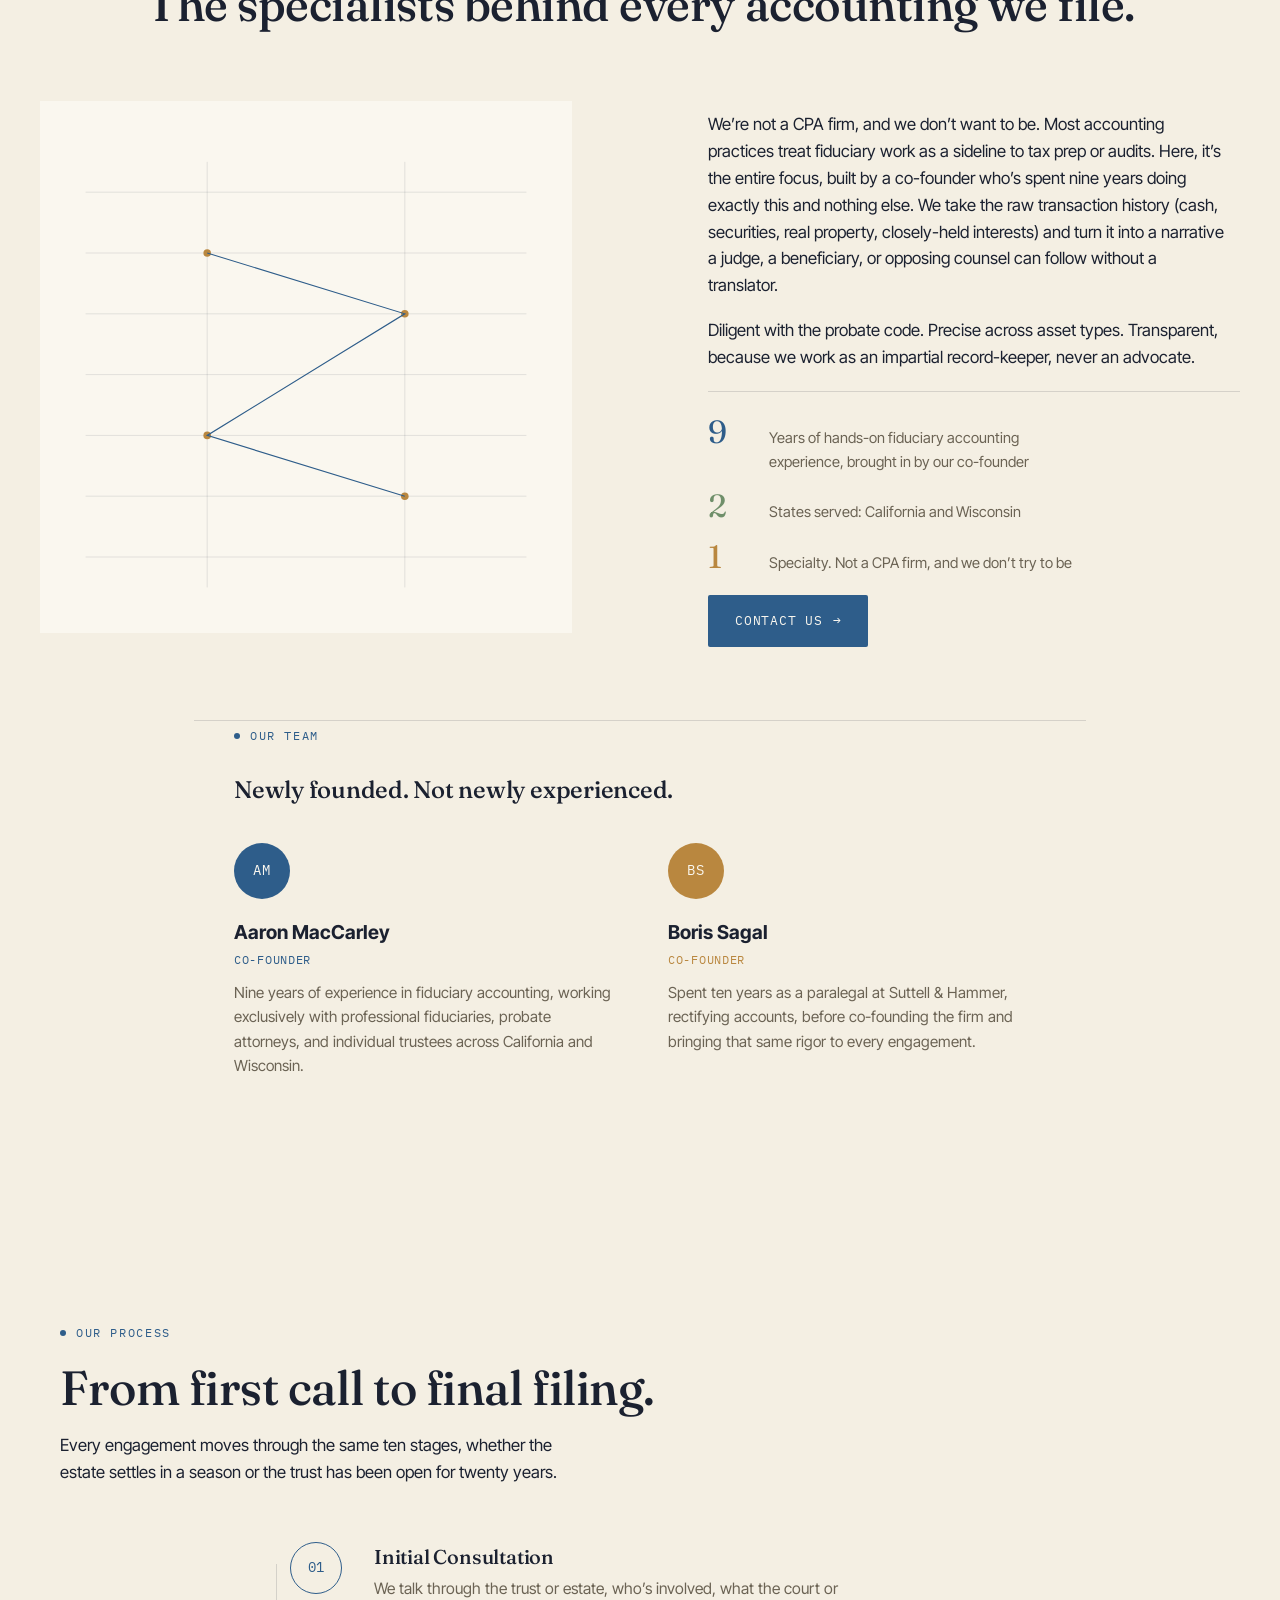
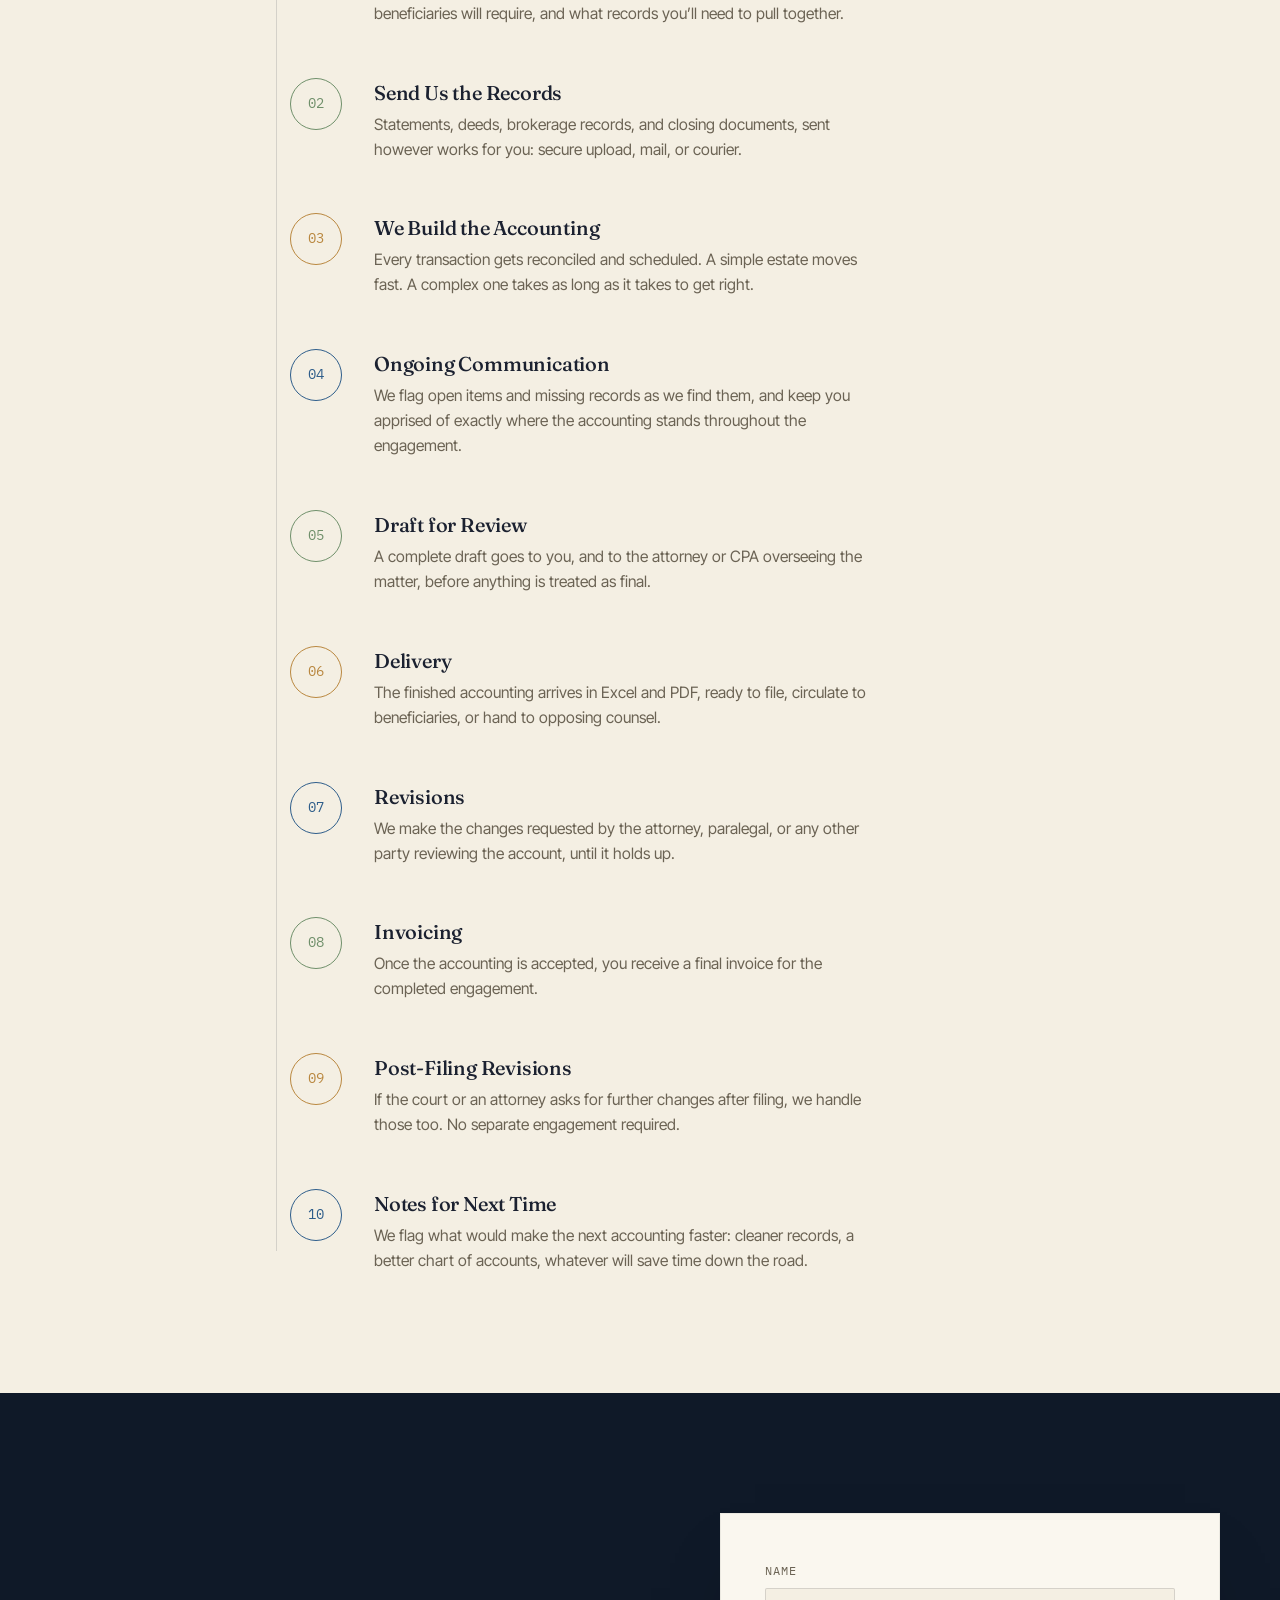
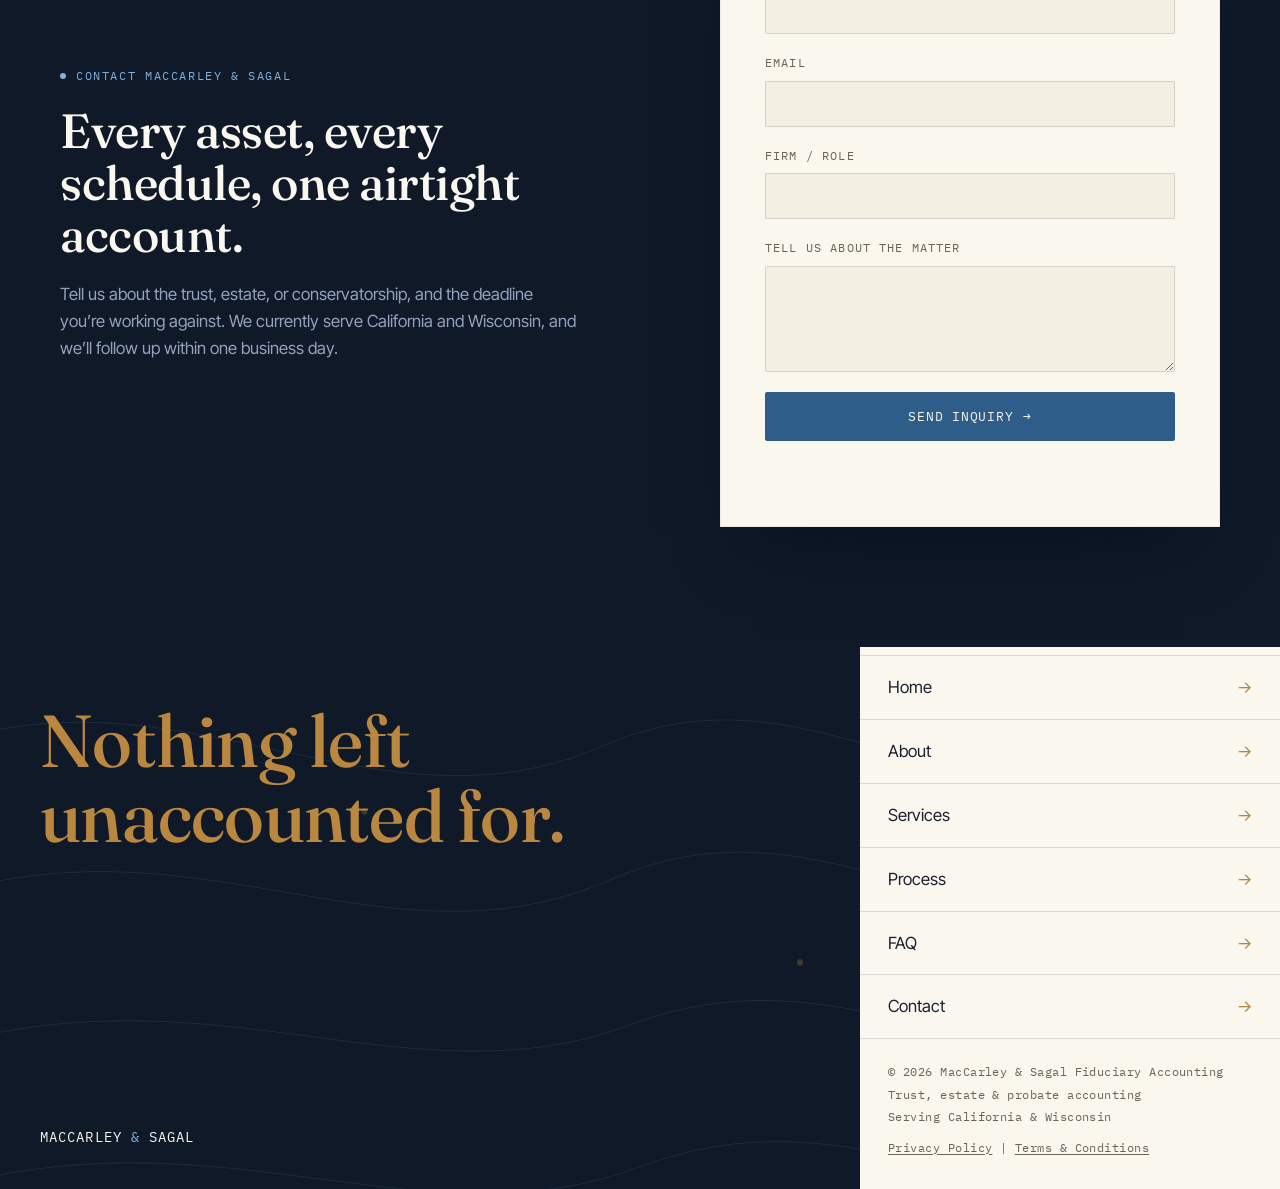
==== commit 0e229d18: "Add Privacy Policy and Terms & Conditions pages Modeled after fasllc.com/privacy and its linked term" ====
--- a/index.html
+++ b/index.html
@@ -266,7 +266,8 @@
         <p class="body-copy" style="color:var(--muted-cool)" data-reveal>Tell us about the trust, estate, or conservatorship, and the deadline you&rsquo;re working against. We currently serve California and Wisconsin, and we&rsquo;ll follow up within one business day.</p>
       </div>
       <div class="contact-panel" data-reveal>
-        <form class="contact-form" id="contactForm" novalidate>
+        <form class="contact-form" id="contactForm" action="https://formspree.io/f/mykqqzzz" method="POST" novalidate>
+          <input type="hidden" name="_subject" value="New website inquiry: MacCarley &amp; Sagal">
           <div class="field">
             <label for="name">Name</label>
             <input type="text" id="name" name="name" autocomplete="name" required>
@@ -323,6 +324,7 @@
         <p>&copy; 2026 MacCarley &amp; Sagal Fiduciary Accounting</p>
         <p>Trust, estate &amp; probate accounting</p>
         <p>Serving California &amp; Wisconsin</p>
+        <p class="footer-legal"><a href="privacy.html">Privacy Policy</a> | <a href="terms.html">Terms &amp; Conditions</a></p>
       </div>
     </div>
   </div>
--- a/css/styles.css
+++ b/css/styles.css
@@ -547,6 +547,7 @@
   font-size: 0.9rem;
   color: var(--ledger-blue);
 }
+.form-note--error{ color: #b3413a; }
 
 /* ============================================================
    Footer
@@ -626,13 +627,17 @@
   color: var(--muted-warm);
 }
 .footer-box-meta p{ margin: 0 0 4px; }
+.footer-legal{ margin-top: 12px !important; }
+.footer-legal a{ color: var(--muted-warm); text-decoration: underline; text-underline-offset: 2px; }
+.footer-legal a:hover{ color: var(--ledger-blue); }
+.footer-legal a[aria-current="page"]{ color: var(--charcoal); text-decoration: none; }
 
 /* ============================================================
    FAQ
    ============================================================ */
-.faq-hero{ padding-bottom: 64px; }
-.faq-hero .lede-light{ margin: 0; }
-.faq-hero .section-headline{ margin: 16px 0; max-width: none; }
+.page-hero{ padding-bottom: 64px; }
+.page-hero .lede-light{ margin: 0; }
+.page-hero .section-headline{ margin: 16px 0; max-width: none; }
 
 .faq-list{
   max-width: 820px;
@@ -704,7 +709,7 @@
   font-size: 1rem;
 }
 
-.faq-cta{
+.page-cta{
   display: flex;
   flex-direction: column;
   align-items: flex-start;
@@ -713,7 +718,31 @@
   padding-top: 40px;
   border-top: 1px solid var(--line-warm);
 }
-.faq-cta p{ margin: 0; }
+.page-cta p{ margin: 0; }
+
+/* ============================================================
+   Legal pages (Privacy Policy, Terms & Conditions)
+   ============================================================ */
+.legal-meta{
+  font-family: var(--font-mono);
+  font-size: 0.78rem;
+  color: var(--muted-warm);
+  margin: 0 0 40px;
+}
+.legal-content{ max-width: 720px; }
+.legal-content h2{
+  font-size: 1.35rem;
+  margin: 40px 0 14px;
+}
+.legal-content section:first-of-type h2{ margin-top: 0; }
+.legal-content p{
+  color: var(--charcoal);
+  font-size: 1rem;
+  line-height: 1.7;
+  max-width: 68ch;
+  margin: 0 0 14px;
+}
+.legal-content p:last-child{ margin-bottom: 0; }
 
 /* ============================================================
    Scroll reveal
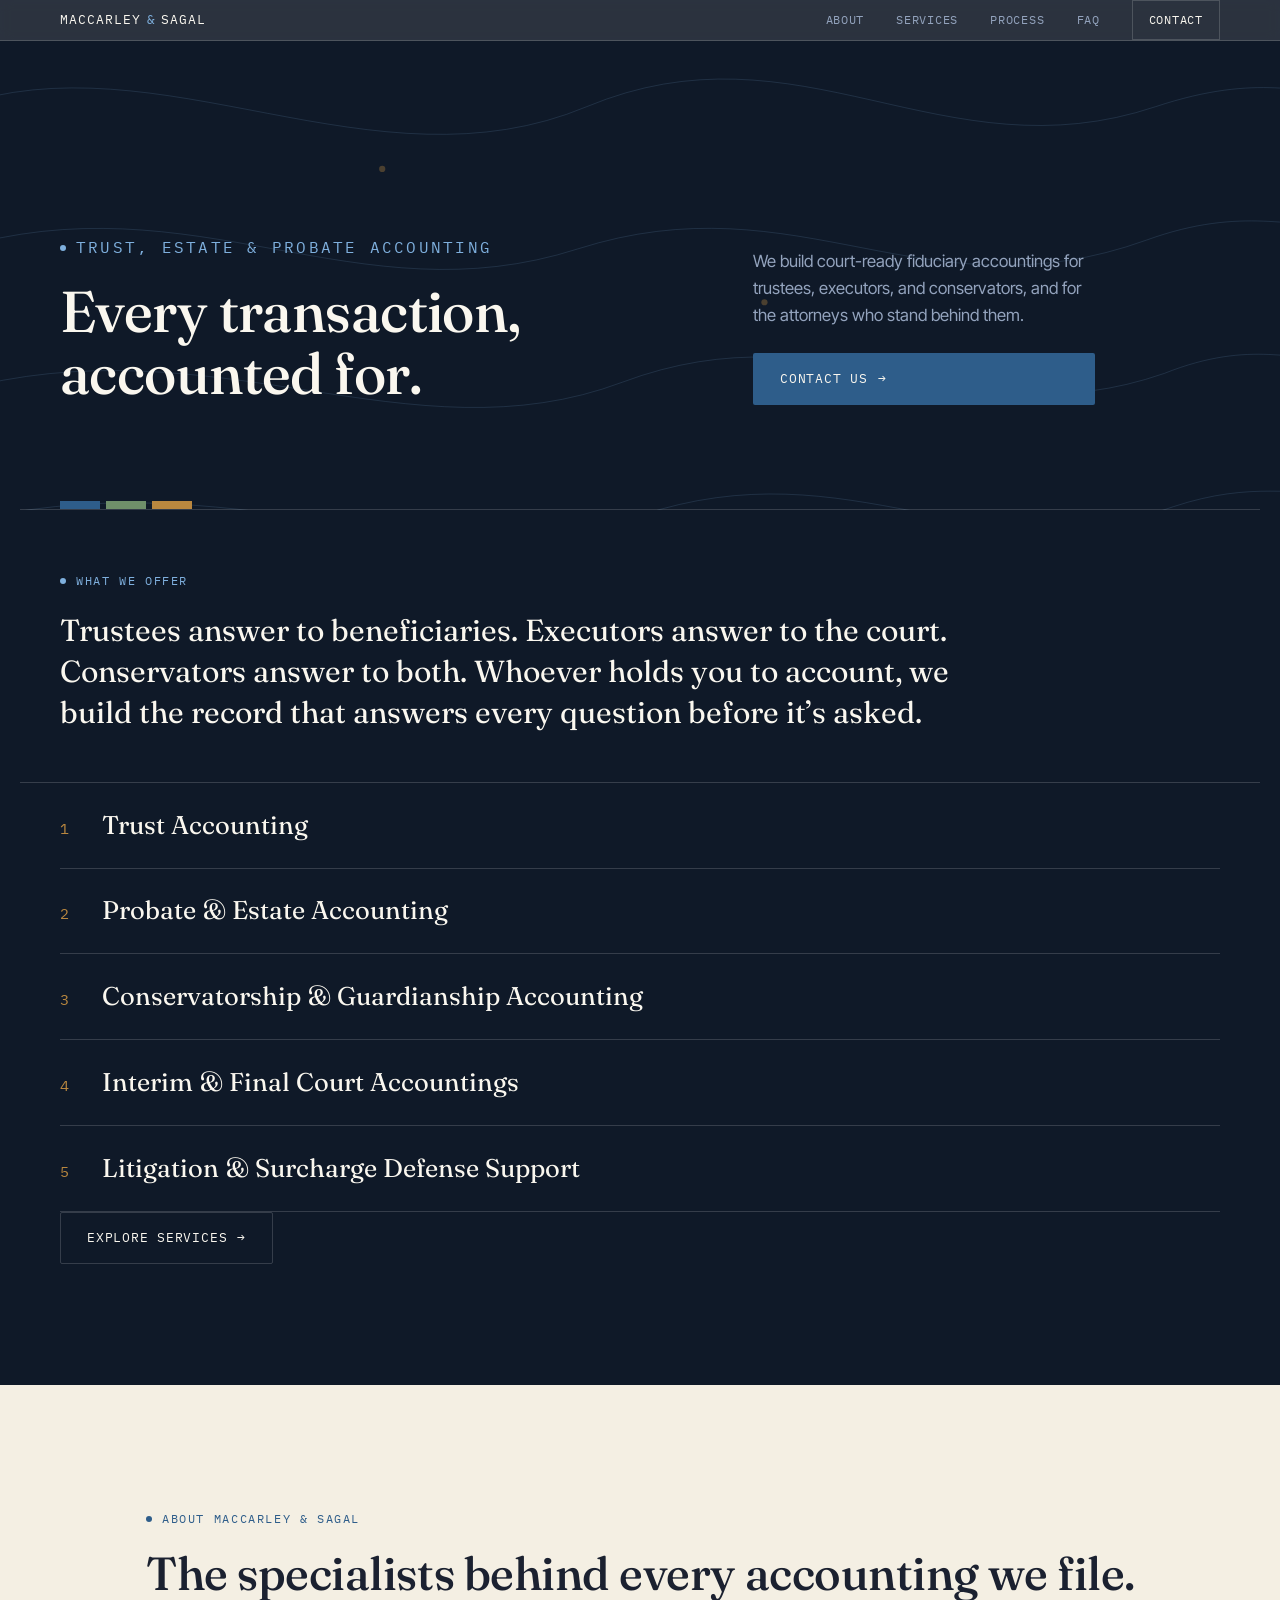
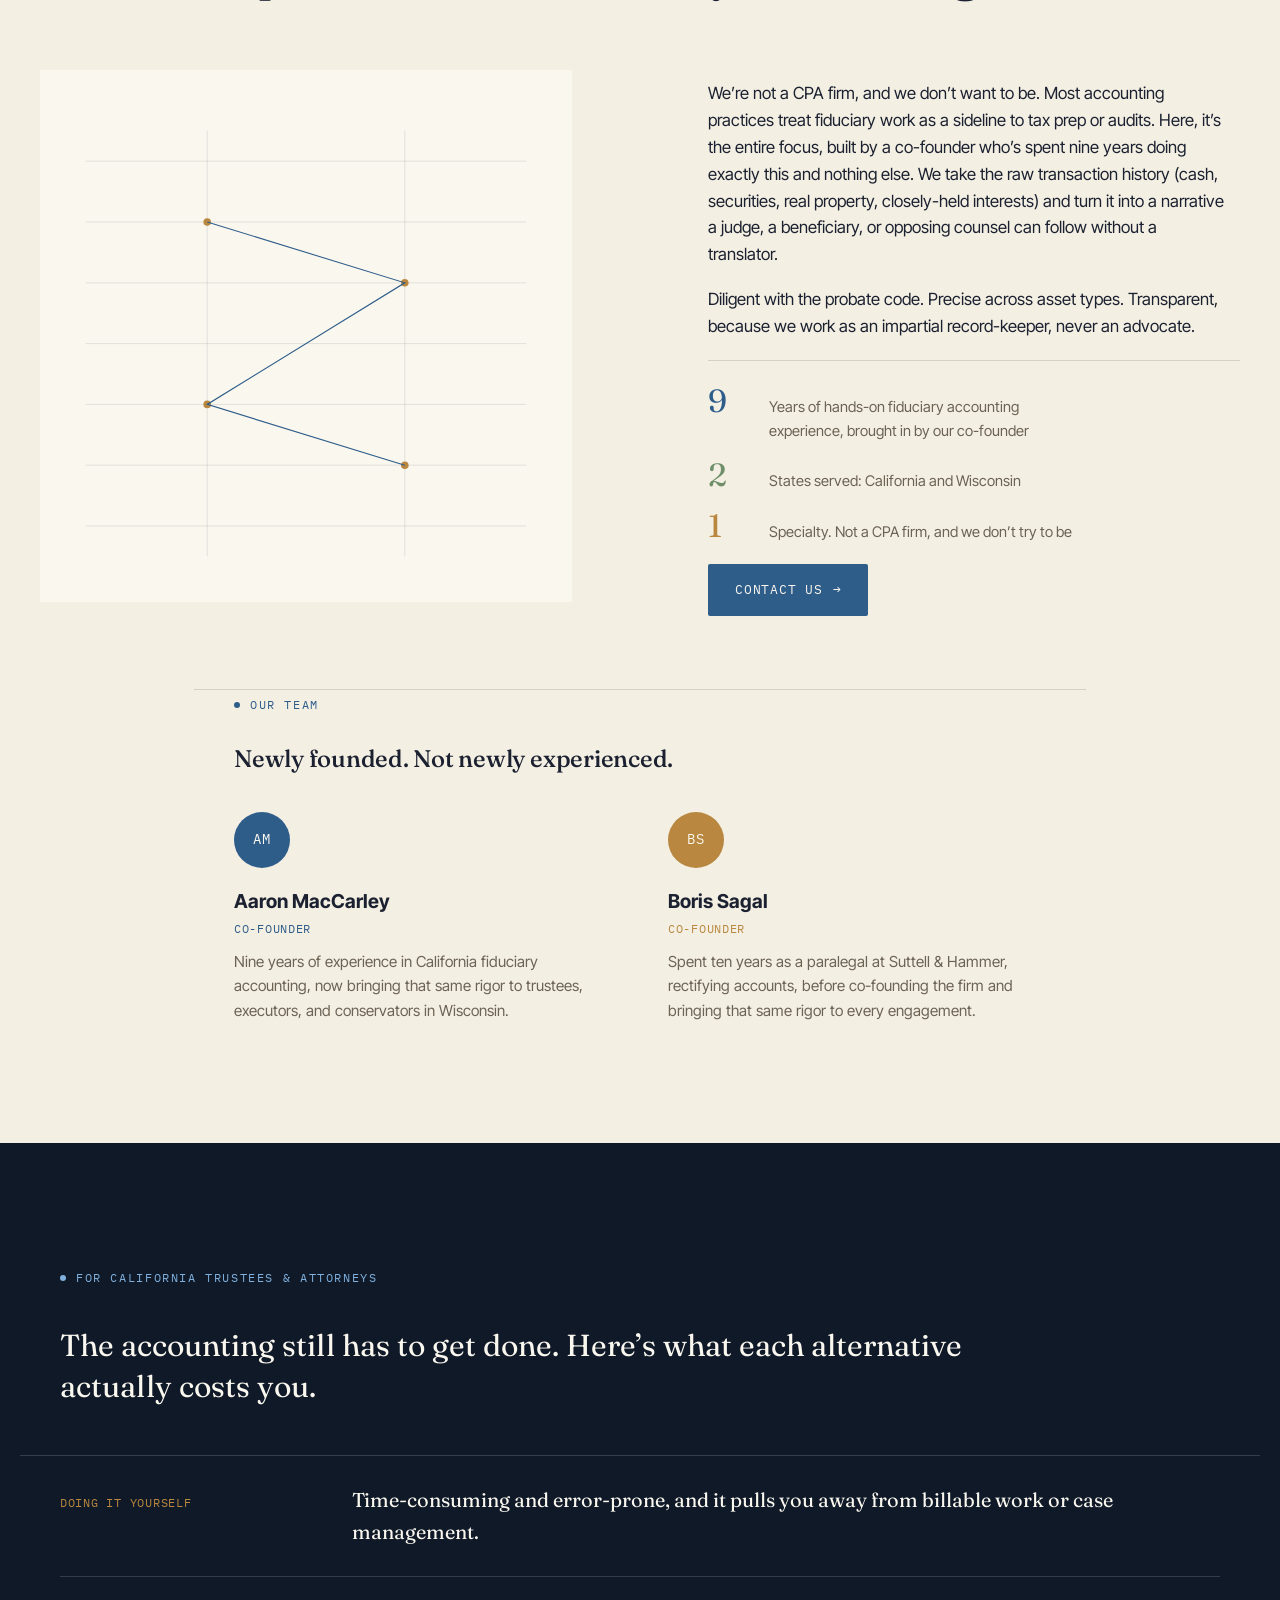
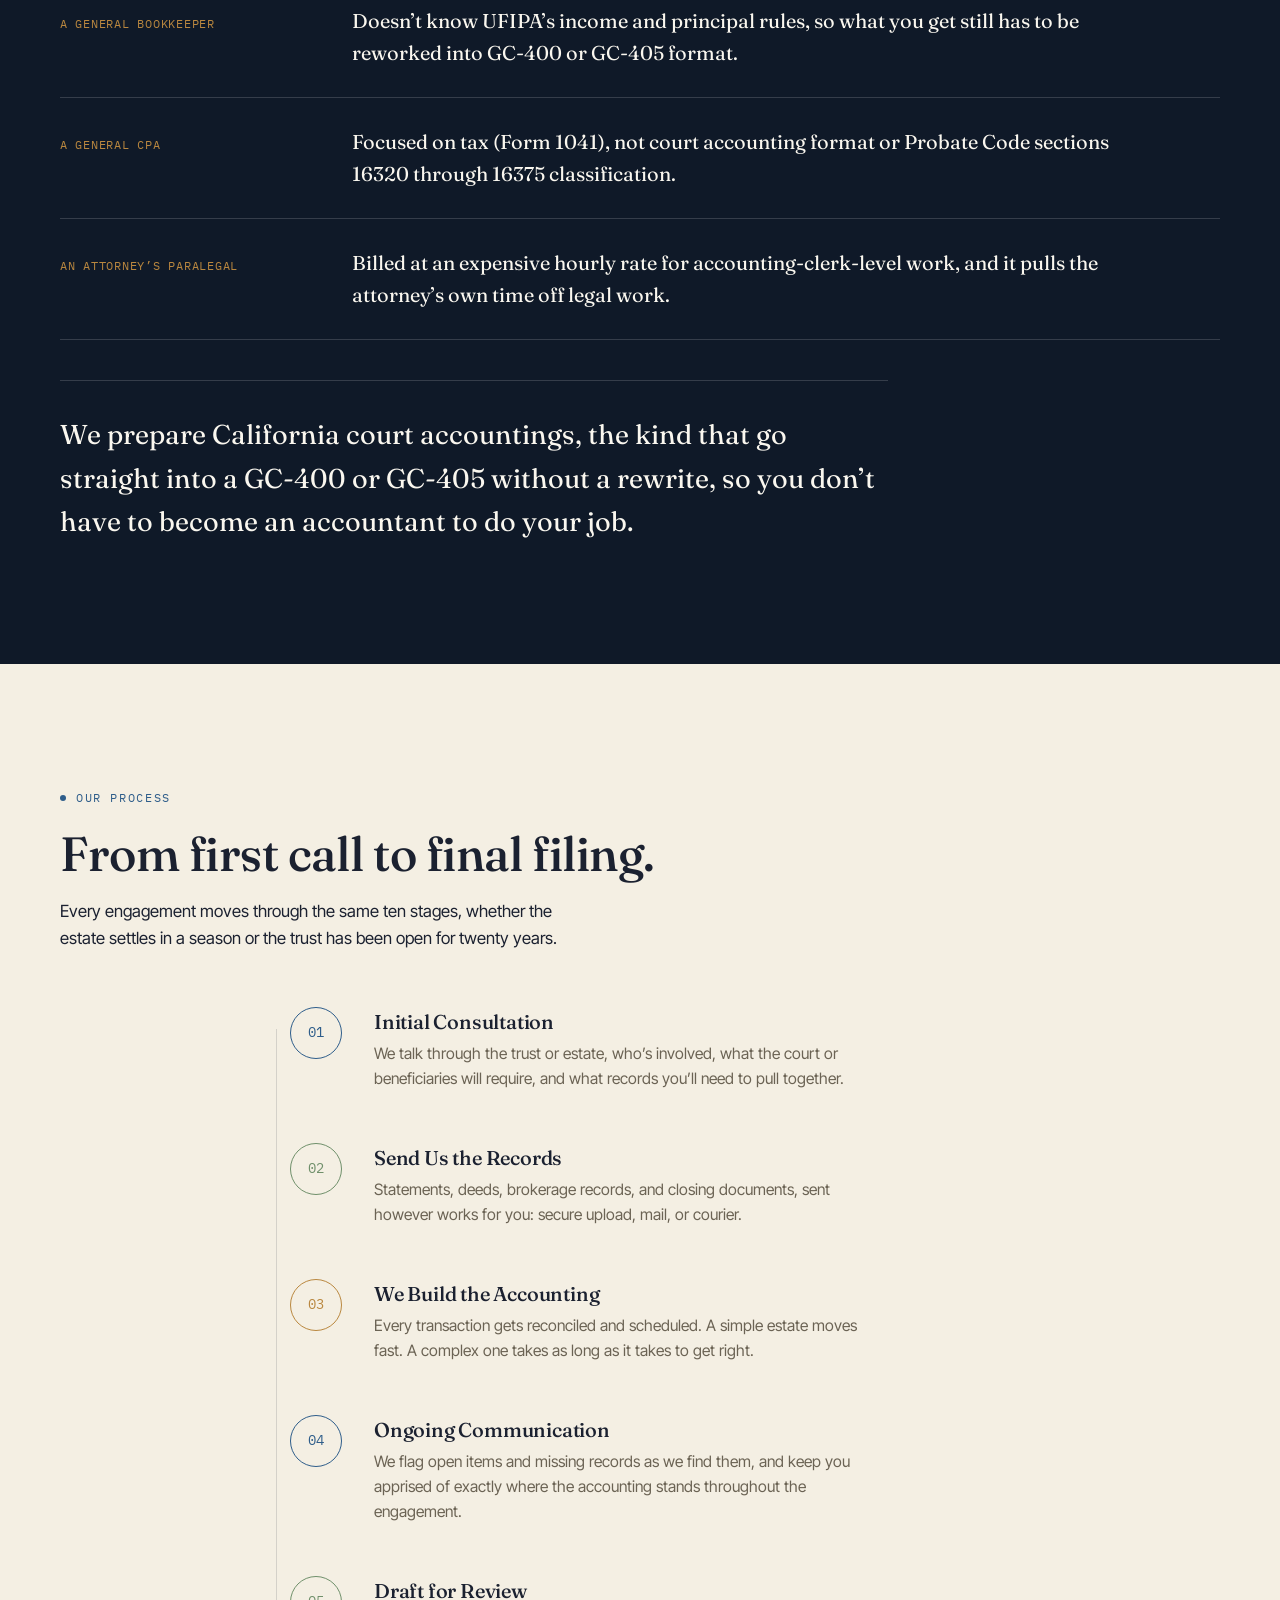
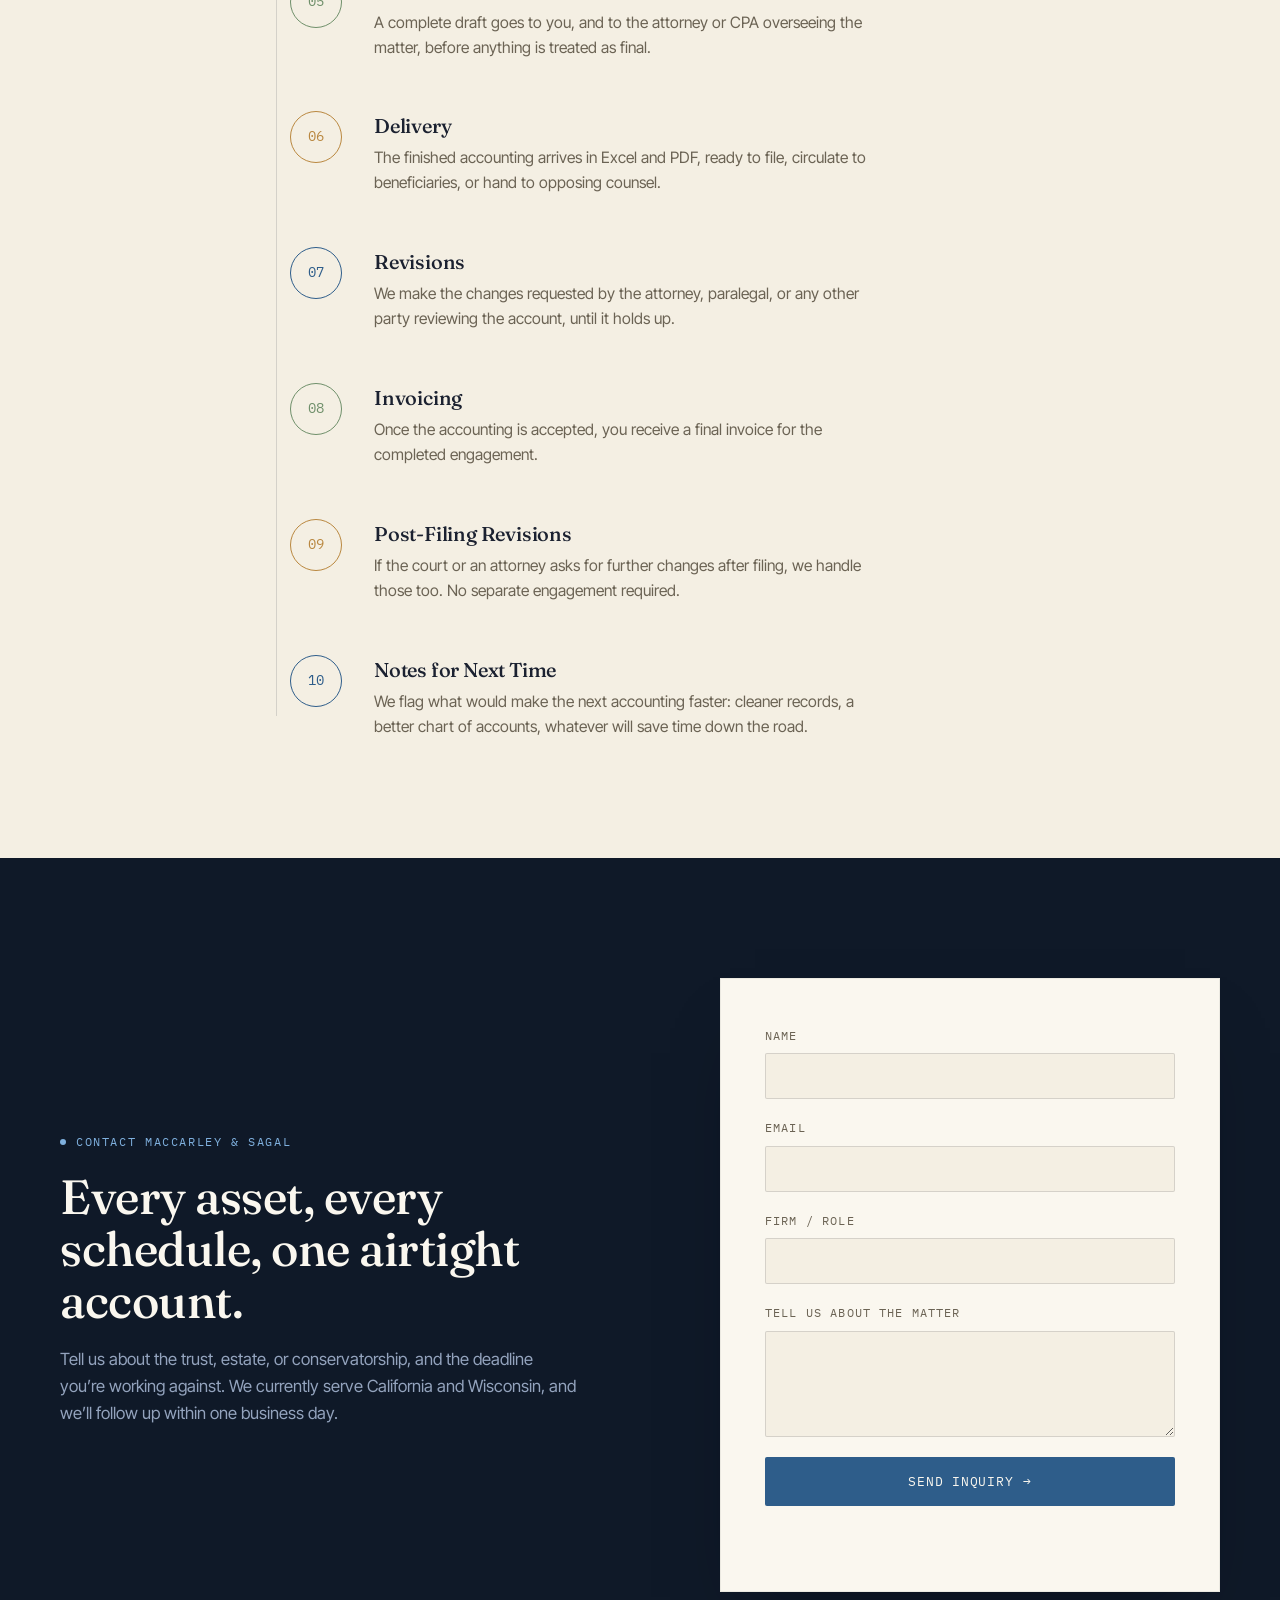
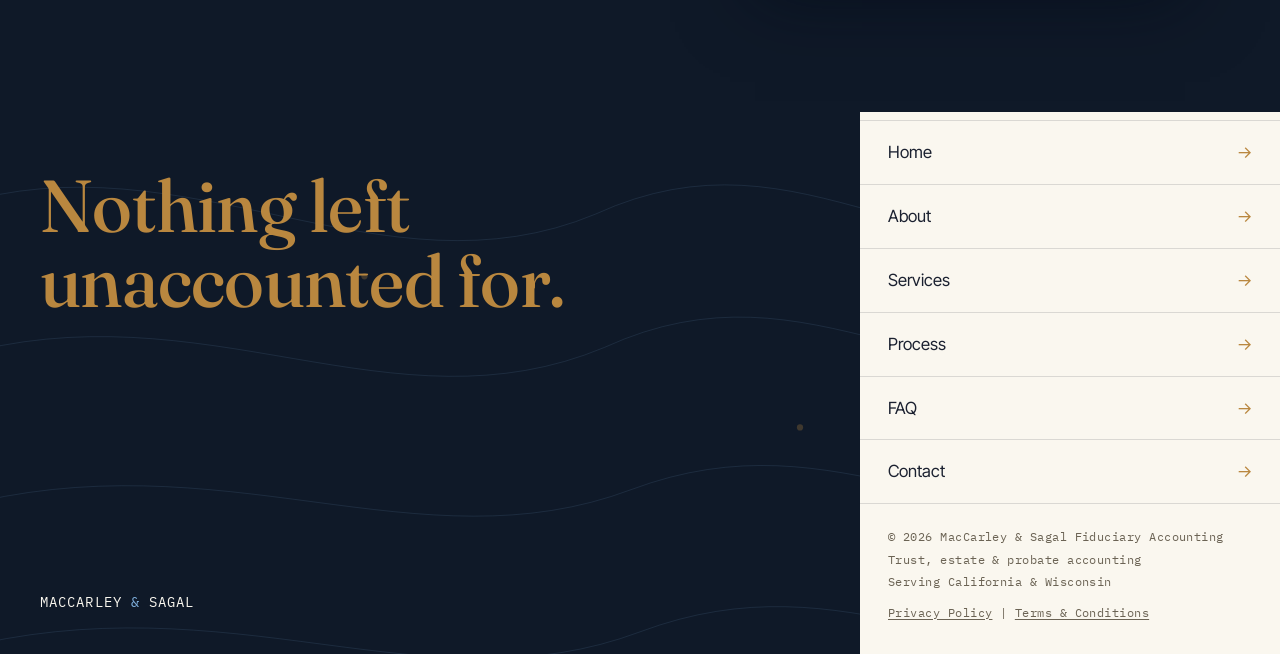
==== commit 577574a4: "Add California-specific positioning and comparison section - New homepage section comparing DIY, a g" ====
--- a/index.html
+++ b/index.html
@@ -164,7 +164,7 @@
           <span class="team-avatar" aria-hidden="true">AM</span>
           <h4 class="team-name">Aaron MacCarley</h4>
           <p class="team-role">Co-Founder</p>
-          <p class="team-bio">Nine years of experience in fiduciary accounting, working exclusively with professional fiduciaries, probate attorneys, and individual trustees across California and Wisconsin.</p>
+          <p class="team-bio">Nine years of experience in California fiduciary accounting, now bringing that same rigor to trustees, executors, and conservators in Wisconsin.</p>
         </div>
         <div class="team-member">
           <span class="team-avatar" aria-hidden="true">BS</span>
@@ -173,6 +173,35 @@
           <p class="team-bio">Spent ten years as a paralegal at Suttell &amp; Hammer, rectifying accounts, before co-founding the firm and bringing that same rigor to every engagement.</p>
         </div>
       </div>
+    </div>
+  </section>
+
+  <!-- CALIFORNIA COMPARISON -->
+  <section class="section section-ink compare">
+    <div class="wrap">
+      <p class="eyebrow eyebrow-light" data-reveal><span class="eyebrow-dot"></span>For California Trustees &amp; Attorneys</p>
+      <p class="lede lede-light" data-reveal>The accounting still has to get done. Here&rsquo;s what each alternative actually costs you.</p>
+    </div>
+    <ol class="compare-list wrap" data-reveal-stagger>
+      <li class="compare-row">
+        <span class="compare-name">Doing It Yourself</span>
+        <p class="compare-gap">Time-consuming and error-prone, and it pulls you away from billable work or case management.</p>
+      </li>
+      <li class="compare-row">
+        <span class="compare-name">A General Bookkeeper</span>
+        <p class="compare-gap">Doesn&rsquo;t know UFIPA&rsquo;s income and principal rules, so what you get still has to be reworked into GC-400 or GC-405 format.</p>
+      </li>
+      <li class="compare-row">
+        <span class="compare-name">A General CPA</span>
+        <p class="compare-gap">Focused on tax (Form 1041), not court accounting format or Probate Code sections 16320 through 16375 classification.</p>
+      </li>
+      <li class="compare-row">
+        <span class="compare-name">An Attorney&rsquo;s Paralegal</span>
+        <p class="compare-gap">Billed at an expensive hourly rate for accounting-clerk-level work, and it pulls the attorney&rsquo;s own time off legal work.</p>
+      </li>
+    </ol>
+    <div class="wrap" data-reveal>
+      <p class="compare-close">We prepare California court accountings, the kind that go straight into a GC-400 or GC-405 without a rewrite, so you don&rsquo;t have to become an accountant to do your job.</p>
     </div>
   </section>
 
--- a/css/styles.css
+++ b/css/styles.css
@@ -272,9 +272,10 @@
   padding-bottom: 40px;
 }
 .hero-headline{
-  font-size: clamp(2.4rem, 6vw + 1rem, 4.6rem);
-  color: var(--paper);
-}
+  font-size: clamp(2rem, 4.6vw + 0.8rem, 3.6rem);
+  color: var(--paper);
+}
+.hero-copy .eyebrow{ font-size: 1rem; }
 .hero-aside{
   display: flex;
   flex-direction: column;
@@ -431,6 +432,48 @@
   color: var(--muted-warm);
   font-size: 0.95rem;
   max-width: 42ch;
+}
+
+/* ============================================================
+   California comparison
+   ============================================================ */
+.compare .lede-light{ margin-top: 18px; }
+.compare-list{
+  list-style: none;
+  margin: 48px auto 0;
+  padding: 0;
+  border-top: 1px solid var(--line-cool);
+}
+.compare-row{
+  display: grid;
+  grid-template-columns: 1fr;
+  gap: 8px;
+  padding: 28px 0;
+  border-bottom: 1px solid var(--line-cool);
+}
+.compare-name{
+  font-family: var(--font-mono);
+  font-size: 0.78rem;
+  letter-spacing: 0.06em;
+  text-transform: uppercase;
+  color: var(--brass);
+}
+.compare-gap{
+  margin: 0;
+  font-family: var(--font-display);
+  font-size: clamp(1.05rem, 0.8vw + 0.9rem, 1.25rem);
+  font-weight: 400;
+  color: var(--paper);
+  max-width: 62ch;
+}
+.compare-close{
+  margin: 40px 0 0;
+  padding-top: 32px;
+  border-top: 1px solid var(--line-cool);
+  font-family: var(--font-display);
+  font-size: clamp(1.3rem, 1.6vw + 1rem, 1.7rem);
+  color: var(--paper);
+  max-width: 46ch;
 }
 
 /* ============================================================
@@ -790,7 +833,8 @@
   .contact-panel{ padding: 48px 44px; }
   .footer-grid{ grid-template-columns: 1fr 420px; align-items: stretch; min-height: 540px; }
   .footer-left{ padding-left: 40px; }
-  .faq-cta{ flex-direction: row; align-items: center; justify-content: space-between; }
+  .page-cta{ flex-direction: row; align-items: center; justify-content: space-between; }
+  .compare-row{ grid-template-columns: 260px 1fr; column-gap: 32px; align-items: baseline; }
 }
 
 @media (min-width: 1024px){
